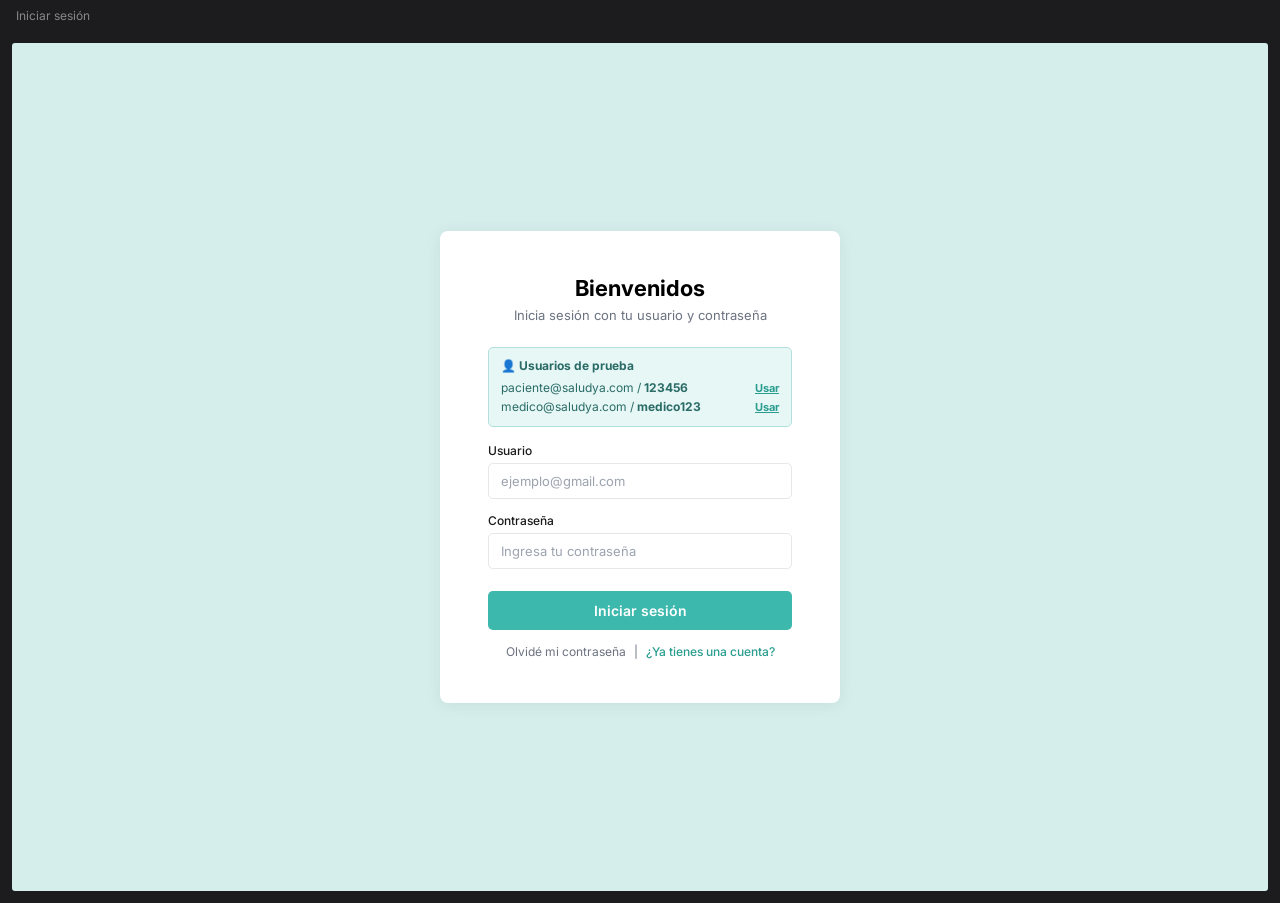
==== index.html @ 331a927f "Add files via upload" ====
<!DOCTYPE html>
<html lang="es">
<head>
<meta charset="UTF-8">
<meta name="viewport" content="width=device-width, initial-scale=1.0">
<title>SaludYa</title>
<link href="https://fonts.googleapis.com/css2?family=Inter:wght@300;400;500;600;700&display=swap" rel="stylesheet">
<link rel="stylesheet" href="styles.css">
</head>
<body>

<!-- ══════════════ LOGIN ══════════════ -->
<div id="page-login" class="page active">
  <div class="frame-label">Iniciar sesión</div>
  <div class="outer">
    <div class="inner">
      <div class="card">
        <h1>Bienvenidos</h1>
        <p class="sub">Inicia sesión con tu usuario y contraseña</p>

        <div class="hint">
          <strong>👤 Usuarios de prueba</strong>
          <div class="hint-row"><span>paciente@saludya.com / <b>123456</b></span><button class="fill-btn" onclick="fill('paciente@saludya.com','123456')">Usar</button></div>
          <div class="hint-row"><span>medico@saludya.com / <b>medico123</b></span><button class="fill-btn" onclick="fill('medico@saludya.com','medico123')">Usar</button></div>
        </div>

        <div id="login-err" class="err">Usuario o contraseña incorrectos.</div>

        <div class="fg"><label>Usuario</label><input type="text" id="inp-u" placeholder="ejemplo@gmail.com"></div>
        <div class="fg"><label>Contraseña</label><input type="password" id="inp-p" placeholder="Ingresa tu contraseña"></div>

        <button class="btn" onclick="doLogin()">Iniciar sesión</button>

        <div class="links">
          <a onclick="go('page-recuperar')">Olvidé mi contraseña</a>
          <span>|</span>
          <a class="teal" onclick="go('page-reg-paciente')">¿Ya tienes una cuenta?</a>
        </div>
      </div>
    </div>
  </div>
</div>

<!-- ══════════════ RECUPERAR CONTRASEÑA ══════════════ -->
<div id="page-recuperar" class="page">
  <div class="frame-label">Recuperar contraseña</div>
  <div class="outer">
    <div class="inner">
      <div class="card">
        <h1>Recuperar contraseña</h1>
        <p class="sub">Para restablecer su contraseña por favor ingrese su correo</p>
        <div class="fg"><label>Correo electrónico</label><input type="email" placeholder="ejemplo@gmail.com"></div>
        <button class="btn" onclick="toast('📧 Enlace enviado a tu correo')">Enviar enlace</button>
        <div class="links">
          <a>¿Ya tienes una cuenta?</a>
          <span>|</span>
          <a class="teal" onclick="go('page-login')">Iniciar sesión</a>
        </div>
      </div>
    </div>
  </div>
</div>

<!-- ══════════════ REGISTRO PACIENTE ══════════════ -->
<div id="page-reg-paciente" class="page">
  <div class="frame-label">Registro Paciente</div>
  <div class="outer">
    <div class="inner top">
      <div class="card wide">
        <h1 style="text-align:left;font-size:20px;margin-bottom:18px">Registro paciente</h1>

        <div class="sec-title" style="margin-top:0">Información general</div>
        <div class="grid2">
          <div class="fg"><label>Nombres y apellidos</label><input type="text" placeholder="Escriba sus nombres y apellidos"></div>
          <div class="fg"><label>Tipo de documento</label><input type="text" placeholder="Escriba su número de documento"></div>
          <div class="fg"><label>Nº de documento</label><input type="text" placeholder="Ingrese su número de documento"></div>
          <div class="fg"><label>Fecha de nacimiento</label><input type="text" placeholder="DD/MM/AAAA"></div>
        </div>

        <div class="sec-title">Datos de contacto</div>
        <div class="grid2">
          <div class="fg"><label>Teléfono de contacto</label><input type="text" placeholder="Ingrese su número de contacto"></div>
          <div class="fg"><label>Correo electrónico</label><input type="email" placeholder="ejemplo@gmail.com"></div>
        </div>

        <div class="sec-title">Datos de contacto familiar</div>
        <div class="grid2">
          <div class="fg"><label>Nombre y apellido de acudiente</label><input type="text" placeholder="Escriba nombre completo de su acudiente"></div>
          <div class="fg"><label>Teléfono de contacto</label><input type="text" placeholder="Ingrese el número de contacto de su acudiente"></div>
        </div>

        <div class="sec-title">Asignar contraseña</div>
        <div class="grid2">
          <div class="fg"><label>Contraseña</label><input type="password" placeholder="Ingrese una contraseña segura"></div>
          <div class="fg"><label>Confirme su contraseña</label><input type="password" placeholder="Confirme su contraseña"></div>
        </div>

        <button class="btn" onclick="go('page-login');toast('✅ Cuenta creada exitosamente')">Guardar información</button>
      </div>
    </div>
  </div>
</div>

<!-- ══════════════ DASHBOARD MIS CITAS ══════════════ -->
<div id="page-mis-citas" class="page">
  <div class="frame-label">Mis citas</div>
  <div class="app-outer">
    <div class="app-wrap">
      <aside class="sb">
        <div class="sb-user">
          <div class="sb-avatar"><svg viewBox="0 0 24 24" fill="currentColor"><path d="M12 12c2.7 0 4.8-2.1 4.8-4.8S14.7 2.4 12 2.4 7.2 4.5 7.2 7.2 9.3 12 12 12zm0 2.4c-3.2 0-9.6 1.6-9.6 4.8v2.4h19.2v-2.4c0-3.2-6.4-4.8-9.6-4.8z"/></svg></div>
          <span class="sb-name" id="pac-name">Fernando Alvarez Gomez</span>
        </div>
        <div class="sb-nav">
          <button class="nb" onclick="go('page-mis-citas')">Inicio</button>
          <button class="nb active">Mis citas</button>
          <button class="nb" onclick="go('page-historial')">Historial</button>
          <button class="nb" onclick="go('page-buscador')">Buscar médico</button>
        </div>
        <div class="sb-bottom"><button class="salir-btn" onclick="logout()">Salir</button></div>
      </aside>

      <main class="main">
        <div style="display:flex;align-items:center;justify-content:space-between;margin-bottom:18px">
          <h1>Mis citas</h1>
          <div class="search-inp" style="width:180px;font-size:12px;color:var(--light);padding:8px 10px 8px 30px;background-size:13px">Buscador de citas</div>
        </div>

        <div class="cita-card">
          <div class="cita-icon-wrap"><svg fill="none" stroke="currentColor" stroke-width="2" viewBox="0 0 24 24"><path stroke-linecap="round" stroke-linejoin="round" d="M4.318 6.318a4.5 4.5 0 000 6.364L12 20.364l7.682-7.682a4.5 4.5 0 00-6.364-6.364L12 7.636l-1.318-1.318a4.5 4.5 0 00-6.364 0z"/></svg></div>
          <div class="cita-body"><div class="cita-title">Próxima cita</div><div class="cita-detail">Médico: Dra Oliver Guzman<br>Fecha: 16/04/2026</div></div>
          <div class="cita-action"><a onclick="go('page-perfil-medico')">Ver detalles</a></div>
        </div>

        <div class="cita-card">
          <div class="cita-icon-wrap"><svg fill="none" stroke="currentColor" stroke-width="2" viewBox="0 0 24 24"><path stroke-linecap="round" stroke-linejoin="round" d="M4.318 6.318a4.5 4.5 0 000 6.364L12 20.364l7.682-7.682a4.5 4.5 0 00-6.364-6.364L12 7.636l-1.318-1.318a4.5 4.5 0 00-6.364 0z"/></svg></div>
          <div class="cita-body"><div class="cita-title">Próxima cita</div><div class="cita-detail">Médico: Dra Oliver Guzman<br>Fecha: 16/04/2026</div></div>
          <div class="cita-action"><a onclick="go('page-perfil-medico')">Ver detalles</a></div>
        </div>

        <div class="cita-card cancelled">
          <div class="cita-icon-wrap red"><svg fill="none" stroke="currentColor" stroke-width="2" viewBox="0 0 24 24"><path stroke-linecap="round" stroke-linejoin="round" d="M10 14H5.236a2 2 0 01-1.789-2.894l3.5-7A2 2 0 018.736 3h4.018a2 2 0 01.485.06l3.76.94m-7 10v5a2 2 0 002 2h.096c.5 0 .905-.405.905-.904 0-.715.211-1.413.608-2.008L17 13V4m-7 10h2m5-10h2a2 2 0 012 2v6a2 2 0 01-2 2h-2.5"/></svg></div>
          <div class="cita-body"><div class="cita-title">Cita cancelada</div><div class="cita-detail red">Señor(a) usuario lamentamos la cancelacion de su cita, proximamente nos estaremos comunicando para reagendar.</div></div>
          <div class="cita-action red"><a>Ver detalles</a></div>
        </div>

        <div class="cita-card">
          <div class="cita-icon-wrap"><svg fill="none" stroke="currentColor" stroke-width="2" viewBox="0 0 24 24"><path stroke-linecap="round" stroke-linejoin="round" d="M4.318 6.318a4.5 4.5 0 000 6.364L12 20.364l7.682-7.682a4.5 4.5 0 00-6.364-6.364L12 7.636l-1.318-1.318a4.5 4.5 0 00-6.364 0z"/></svg></div>
          <div class="cita-body"><div class="cita-title">Próxima cita</div><div class="cita-detail">Médico: Dra Oliver Guzman<br>Fecha: 16/04/2026</div></div>
          <div class="cita-action"><a onclick="go('page-perfil-medico')">Ver detalles</a></div>
        </div>

        <div class="center"><button class="btn inline" onclick="go('page-buscador')">Agendar nueva cita</button></div>
      </main>
    </div>
  </div>
</div>

<!-- ══════════════ HISTORIAL DE CITAS ══════════════ -->
<div id="page-historial" class="page">
  <div class="frame-label">Historial de citas</div>
  <div class="app-outer">
    <div class="app-wrap">
      <aside class="sb">
        <div class="sb-user">
          <div class="sb-avatar"><svg viewBox="0 0 24 24" fill="currentColor"><path d="M12 12c2.7 0 4.8-2.1 4.8-4.8S14.7 2.4 12 2.4 7.2 4.5 7.2 7.2 9.3 12 12 12zm0 2.4c-3.2 0-9.6 1.6-9.6 4.8v2.4h19.2v-2.4c0-3.2-6.4-4.8-9.6-4.8z"/></svg></div>
          <span class="sb-name">Fernando Alvarez Gomez</span>
        </div>
        <div class="sb-nav">
          <button class="nb" onclick="go('page-mis-citas')">Inicio</button>
          <button class="nb" onclick="go('page-mis-citas')">Mis citas</button>
          <button class="nb active">Historial</button>
          <button class="nb" onclick="go('page-buscador')">Buscar médico</button>
        </div>
        <div class="sb-bottom"><button class="salir-btn" onclick="logout()">Salir</button></div>
      </aside>

      <main class="main">
        <div style="display:flex;align-items:center;justify-content:space-between;margin-bottom:18px">
          <h1>Historial de citas</h1>
          <div style="display:flex;gap:8px">
            <div class="search-inp" style="width:160px;font-size:12px;color:var(--light);padding:8px 10px 8px 30px;background-size:13px">Buscador de citas</div>
            <button class="filter-btn">⊟ Filtro</button>
          </div>
        </div>

        <div class="cita-card">
          <div class="cita-icon-wrap"><svg fill="none" stroke="currentColor" stroke-width="2" viewBox="0 0 24 24"><path stroke-linecap="round" stroke-linejoin="round" d="M4.318 6.318a4.5 4.5 0 000 6.364L12 20.364l7.682-7.682a4.5 4.5 0 00-6.364-6.364L12 7.636l-1.318-1.318a4.5 4.5 0 00-6.364 0z"/></svg></div>
          <div class="cita-body"><div class="cita-title">Cita finalizada</div><div class="cita-detail">Médico: Dra Oliver Guzman<br>Fecha: 16/04/2026</div></div>
          <div class="cita-action"><a>Ver historial</a></div>
        </div>

        <div class="cita-card">
          <div class="cita-icon-wrap"><svg fill="none" stroke="currentColor" stroke-width="2" viewBox="0 0 24 24"><path stroke-linecap="round" stroke-linejoin="round" d="M4.318 6.318a4.5 4.5 0 000 6.364L12 20.364l7.682-7.682a4.5 4.5 0 00-6.364-6.364L12 7.636l-1.318-1.318a4.5 4.5 0 00-6.364 0z"/></svg></div>
          <div class="cita-body"><div class="cita-title">Cita finalizada</div><div class="cita-detail">Médico: Dra Oliver Guzman<br>Fecha: 16/04/2026</div></div>
          <div class="cita-action"><a>Ver historial</a></div>
        </div>

        <div class="cita-card cancelled">
          <div class="cita-icon-wrap red"><svg fill="none" stroke="currentColor" stroke-width="2" viewBox="0 0 24 24"><path stroke-linecap="round" stroke-linejoin="round" d="M10 14H5.236a2 2 0 01-1.789-2.894l3.5-7A2 2 0 018.736 3h4.018a2 2 0 01.485.06l3.76.94m-7 10v5a2 2 0 002 2h.096c.5 0 .905-.405.905-.904 0-.715.211-1.413.608-2.008L17 13V4m-7 10h2m5-10h2a2 2 0 012 2v6a2 2 0 01-2 2h-2.5"/></svg></div>
          <div class="cita-body"><div class="cita-title">Cita cancelada</div><div class="cita-detail red">Señor(a) usuario lamentamos la cancelacion de su cita, proximamente nos estaremos comunicando para reagendar.</div></div>
          <div class="cita-action red"><a>Reprogramar</a></div>
        </div>

        <div class="cita-card">
          <div class="cita-icon-wrap"><svg fill="none" stroke="currentColor" stroke-width="2" viewBox="0 0 24 24"><path stroke-linecap="round" stroke-linejoin="round" d="M4.318 6.318a4.5 4.5 0 000 6.364L12 20.364l7.682-7.682a4.5 4.5 0 00-6.364-6.364L12 7.636l-1.318-1.318a4.5 4.5 0 00-6.364 0z"/></svg></div>
          <div class="cita-body"><div class="cita-title">Cita finalizada</div><div class="cita-detail">Médico: Dra Oliver Guzman<br>Fecha: 16/04/2026</div></div>
          <div class="cita-action"><a>Ver historial</a></div>
        </div>

        <div class="center"><button class="btn inline">Ver resumen</button></div>
      </main>
    </div>
  </div>
</div>

<!-- ══════════════ BUSCADOR DE MÉDICOS ══════════════ -->
<div id="page-buscador" class="page">
  <div class="frame-label">Perfil médico</div>
  <div class="app-outer">
    <div class="app-wrap">
      <aside class="sb">
        <div class="sb-user">
          <div class="sb-avatar"><svg viewBox="0 0 24 24" fill="currentColor"><path d="M12 12c2.7 0 4.8-2.1 4.8-4.8S14.7 2.4 12 2.4 7.2 4.5 7.2 7.2 9.3 12 12 12zm0 2.4c-3.2 0-9.6 1.6-9.6 4.8v2.4h19.2v-2.4c0-3.2-6.4-4.8-9.6-4.8z"/></svg></div>
          <span class="sb-name">Fernando Alvarez Gomez</span>
        </div>
        <div class="sb-nav">
          <button class="nb" onclick="go('page-mis-citas')">Inicio</button>
          <button class="nb" onclick="go('page-mis-citas')">Mis citas</button>
          <button class="nb" onclick="go('page-historial')">Historial</button>
          <button class="nb active">Buscar médico</button>
        </div>
        <div class="sb-bottom"><button class="salir-btn" onclick="logout()">Salir</button></div>
      </aside>

      <main class="main">
        <h1>Buscador de médicos</h1>
        <p class="main-sub">Filtre según su necesidad</p>

        <input class="search-inp" style="width:100%;margin-bottom:10px" placeholder="Filtrar búsqueda de médico">

        <div class="filter-tags">
          <span class="filter-tag active">Por disponibilidad</span>
          <span class="filter-tag">Por sede</span>
          <span class="filter-tag">Por especialidad</span>
        </div>

        <div class="doc-card">
          <div class="doc-icon"><svg fill="none" stroke="currentColor" stroke-width="2" viewBox="0 0 24 24"><path stroke-linecap="round" stroke-linejoin="round" d="M4.318 6.318a4.5 4.5 0 000 6.364L12 20.364l7.682-7.682a4.5 4.5 0 00-6.364-6.364L12 7.636l-1.318-1.318a4.5 4.5 0 00-6.364 0z"/></svg></div>
          <div class="doc-info">
            <div class="doc-name">Dra Alba Guzmán</div>
            <div class="doc-esp">Especialidad: Cardiología</div>
            <div class="doc-date">Fecha: 16/04/2026</div>
          </div>
          <a style="font-size:12px;color:var(--teal-dark);font-weight:500;cursor:pointer;text-decoration:none" onclick="go('page-perfil-medico')">Ver perfil</a>
        </div>
      </main>
    </div>
  </div>
</div>

<!-- ══════════════ PERFIL MÉDICO ══════════════ -->
<div id="page-perfil-medico" class="page">
  <div class="frame-label">Perfil médico</div>
  <div class="app-outer">
    <div class="app-wrap">
      <aside class="sb">
        <div class="sb-user">
          <div class="sb-avatar"><svg viewBox="0 0 24 24" fill="currentColor"><path d="M12 12c2.7 0 4.8-2.1 4.8-4.8S14.7 2.4 12 2.4 7.2 4.5 7.2 7.2 9.3 12 12 12zm0 2.4c-3.2 0-9.6 1.6-9.6 4.8v2.4h19.2v-2.4c0-3.2-6.4-4.8-9.6-4.8z"/></svg></div>
          <span class="sb-name">Fernando Alvarez Gomez</span>
        </div>
        <div class="sb-nav">
          <button class="nb" onclick="go('page-mis-citas')">Inicio</button>
          <button class="nb" onclick="go('page-mis-citas')">Mis citas</button>
          <button class="nb" onclick="go('page-historial')">Historial</button>
          <button class="nb active">Buscar médico</button>
        </div>
        <div class="sb-bottom"><button class="salir-btn" onclick="logout()">Salir</button></div>
      </aside>

      <main class="main">
        <input class="search-inp" style="width:220px;float:right;margin-bottom:16px;font-size:12px" placeholder="Filtrar búsqueda de médico">
        <div style="clear:both"></div>

        <div class="perfil-layout">
          <div class="perfil-info">
            <h2>Dr. Camilo Gomez</h2>
            <div class="cargo">Cardiólogo</div>

            <div class="perfil-sec">
              <h3>Información general</h3>
              <p>Especialista en cardiología enfocado en la prevención, diagnóstico y tratamiento de enfermedades cardiovasculares. Brinda atención clara y cercana, con un enfoque integral para el cuidado del corazón.</p>
            </div>

            <div class="perfil-sec">
              <h3>Educación</h3>
              <ul>
                <li>Médico Cirujano</li>
                <li>Especialización en Cardiología</li>
                <li>Formación en diagnóstico cardiovascular no invasivo</li>
                <li>Actualización constante en riesgo cardiovascular e hipertensión</li>
              </ul>
            </div>

            <div class="perfil-sec">
              <h3>Consultorios</h3>
              <ul>
                <li>Clínica CardioSalud – Bogotá, Colombia</li>
                <li>Centro Médico Andino – Bogotá, Colombia</li>
                <li>Torre Médica Santa Fe – Bogotá, Colombia</li>
              </ul>
            </div>
          </div>

          <div class="agenda-panel">
            <h3>Agenda disponible</h3>
            <div class="slot-row" onclick="toast('✅ Cita agendada: L-V 8:00 AM')">L - V HRS</div>
            <div class="slot-row" onclick="toast('✅ Cita agendada: L-V 10:00 AM')">L - V HRS</div>
            <div class="slot-row" onclick="toast('✅ Cita agendada: L-V 2:00 PM')">L - V HRS</div>
            <div class="slot-row" onclick="toast('✅ Cita agendada: L-V 4:00 PM')">L - V HRS</div>
            <div style="margin-top:10px"><button class="btn" onclick="toast('✅ Cita agendada con Dr. Camilo Gomez');go('page-mis-citas')">Agendar</button></div>
          </div>
        </div>
      </main>
    </div>
  </div>
</div>

<!-- ══════════════ REGISTRO MÉDICO ══════════════ -->
<div id="page-reg-medico" class="page">
  <div class="frame-label">Registro Médico</div>
  <div class="outer">
    <div class="inner top">
      <div class="card wide">
        <h1 style="text-align:left;font-size:20px;margin-bottom:18px">Registro médico</h1>

        <div class="sec-title" style="margin-top:0">Información general</div>
        <div class="grid2">
          <div class="fg"><label>Nombres y apellidos</label><input type="text" placeholder="Escriba sus nombres y apellidos"></div>
          <div class="fg"><label>Tipo de documento</label><input type="text" placeholder="Escriba su número de documento"></div>
          <div class="fg"><label>Nº de documento</label><input type="text" placeholder="Ingrese su número de documento"></div>
          <div class="fg"><label>Fecha de nacimiento</label><input type="text" placeholder="DD/MM/AAAA"></div>
        </div>

        <div class="sec-title">Datos de contacto</div>
        <div class="grid2">
          <div class="fg"><label>Teléfono de contacto</label><input type="text" placeholder="Ingrese su número de contacto"></div>
          <div class="fg"><label>Correo electrónico</label><input type="email" placeholder="ejemplo@gmail.com"></div>
        </div>

        <div class="sec-title">Datos del profesional</div>
        <div class="grid2">
          <div class="fg"><label>Especialidad</label>
            <select><option value="">Seleccione su especialidad</option><option>Cardiología</option><option>Pediatría</option><option>Dermatología</option><option>Medicina general</option><option>Neurología</option><option>Ortopedia</option></select>
          </div>
          <div class="fg"><label>Tarjeta profesional</label><input type="text" placeholder="Ingrese su número de tarjeta profesional"></div>
        </div>

        <div class="sec-title">Asignar contraseña</div>
        <div class="grid2">
          <div class="fg"><label>Contraseña</label><input type="password" placeholder="Ingrese una contraseña segura"></div>
          <div class="fg"><label>Confirme su contraseña</label><input type="password" placeholder="Confirme su contraseña"></div>
        </div>

        <button class="btn" onclick="go('page-agenda-medico');toast('✅ Cuenta médico creada')">Guardar información</button>
      </div>
    </div>
  </div>
</div>

<!-- ══════════════ AGENDA MÉDICA ══════════════ -->
<div id="page-agenda-medico" class="page">
  <div class="frame-label">Agenda médica</div>
  <div class="app-outer">
    <div class="app-wrap">
      <aside class="sb">
        <div class="sb-user">
          <div class="sb-avatar" style="background:#3a7a8a"><svg viewBox="0 0 24 24" fill="currentColor"><path d="M12 12c2.7 0 4.8-2.1 4.8-4.8S14.7 2.4 12 2.4 7.2 4.5 7.2 7.2 9.3 12 12 12zm0 2.4c-3.2 0-9.6 1.6-9.6 4.8v2.4h19.2v-2.4c0-3.2-6.4-4.8-9.6-4.8z"/></svg></div>
          <span class="sb-name">Dr. Oliver Guzman</span>
        </div>
        <div class="sb-nav">
          <button class="nb" onclick="go('page-agenda-medico')">Inicio</button>
          <button class="nb active">Agenda médica</button>
          <button class="nb">Historial</button>
          <button class="nb">Agendamiento</button>
        </div>
        <div class="sb-bottom"><button class="salir-btn" onclick="logout()">Salir</button></div>
      </aside>

      <main class="main">
        <div style="display:flex;align-items:center;justify-content:space-between;margin-bottom:6px">
          <h1>Agenda médica</h1>
          <div class="search-inp" style="width:160px;font-size:12px;color:var(--light);padding:8px 10px 8px 30px;background-size:13px">Filtro por fecha</div>
        </div>
        <div class="date-header">Agenda 22 de agosto 2026</div>

        <div class="agenda-item">
          <div class="cita-icon-wrap"><svg fill="none" stroke="currentColor" stroke-width="2" viewBox="0 0 24 24"><path stroke-linecap="round" stroke-linejoin="round" d="M4.318 6.318a4.5 4.5 0 000 6.364L12 20.364l7.682-7.682a4.5 4.5 0 00-6.364-6.364L12 7.636l-1.318-1.318a4.5 4.5 0 00-6.364 0z"/></svg></div>
          <div class="agenda-info">
            <div class="agenda-time">08:00 AM | 22/08/2026</div>
            <div class="agenda-det">Paciente: Daniel Gúzman<br>Cita de: Control general</div>
          </div>
          <div class="agenda-actions">
            <button class="btn sm" onclick="toast('✅ Cita confirmada')">Confirmar</button>
            <button class="btn outline-sm" onclick="toast('Cita cancelada')">Cancelar</button>
          </div>
        </div>

        <div class="agenda-item">
          <div class="cita-icon-wrap"><svg fill="none" stroke="currentColor" stroke-width="2" viewBox="0 0 24 24"><path stroke-linecap="round" stroke-linejoin="round" d="M4.318 6.318a4.5 4.5 0 000 6.364L12 20.364l7.682-7.682a4.5 4.5 0 00-6.364-6.364L12 7.636l-1.318-1.318a4.5 4.5 0 00-6.364 0z"/></svg></div>
          <div class="agenda-info">
            <div class="agenda-time">10:00 AM | 22/08/2026</div>
            <div class="agenda-det">Paciente: Santiago Perez<br>Cita de: Pediatría - Seguimiento</div>
          </div>
          <div class="agenda-actions">
            <button class="btn sm" onclick="toast('✅ Cita confirmada')">Confirmar</button>
            <button class="btn outline-sm" onclick="toast('Cita cancelada')">Cancelar</button>
          </div>
        </div>

        <div class="agenda-item cancelled">
          <div class="cita-icon-wrap red"><svg fill="none" stroke="currentColor" stroke-width="2" viewBox="0 0 24 24"><path stroke-linecap="round" stroke-linejoin="round" d="M10 14H5.236a2 2 0 01-1.789-2.894l3.5-7A2 2 0 018.736 3h4.018a2 2 0 01.485.06l3.76.94m-7 10v5a2 2 0 002 2h.096c.5 0 .905-.405.905-.904 0-.715.211-1.413.608-2.008L17 13V4m-7 10h2m5-10h2a2 2 0 012 2v6a2 2 0 01-2 2h-2.5"/></svg></div>
          <div class="agenda-info">
            <div class="agenda-time" style="color:var(--red)">Cita cancelada</div>
            <div class="agenda-det red" style="color:var(--red)">Señor(a) usuario lamentamos la cancelacion de su cita, proximamente nos estaremos comunicando para reagendar.</div>
          </div>
          <div class="agenda-actions"><a style="font-size:12px;color:var(--teal-dark);font-weight:500;cursor:pointer">Ver detalles</a></div>
        </div>

        <div class="agenda-item">
          <div class="cita-icon-wrap"><svg fill="none" stroke="currentColor" stroke-width="2" viewBox="0 0 24 24"><path stroke-linecap="round" stroke-linejoin="round" d="M4.318 6.318a4.5 4.5 0 000 6.364L12 20.364l7.682-7.682a4.5 4.5 0 00-6.364-6.364L12 7.636l-1.318-1.318a4.5 4.5 0 00-6.364 0z"/></svg></div>
          <div class="agenda-info">
            <div class="agenda-time">14:00 PM | 22/08/2026</div>
            <div class="agenda-det">Paciente: Camila Oviedo<br>Cita de: Control general</div>
          </div>
          <div class="agenda-actions">
            <button class="btn sm" onclick="toast('✅ Cita confirmada')">Confirmar</button>
            <button class="btn outline-sm" onclick="toast('Cita cancelada')">Cancelar</button>
          </div>
        </div>
      </main>
    </div>
  </div>
</div>

<div class="toast" id="t"></div>

<script>
  const USERS = {
    'paciente@saludya.com': { pass:'123456',    page:'page-mis-citas',    name:'Fernando Alvarez Gomez' },
    'medico@saludya.com':   { pass:'medico123', page:'page-agenda-medico', name:'Dr. Oliver Guzman' }
  };

  function go(id) {
    document.querySelectorAll('.page').forEach(p => p.classList.remove('active'));
    document.getElementById(id).classList.add('active');
    window.scrollTo(0,0);
  }

  function fill(u,p) {
    document.getElementById('inp-u').value = u;
    document.getElementById('inp-p').value = p;
    document.getElementById('login-err').classList.remove('show');
  }

  function doLogin() {
    const u = document.getElementById('inp-u').value.trim();
    const p = document.getElementById('inp-p').value.trim();
    const err = document.getElementById('login-err');
    if (USERS[u] && USERS[u].pass === p) {
      const el = document.getElementById('pac-name');
      if (el) el.textContent = USERS[u].name;
      err.classList.remove('show');
      go(USERS[u].page);
      toast('✅ Bienvenido, ' + USERS[u].name.split(' ')[0]);
    } else {
      err.classList.add('show');
    }
  }

  function logout() {
    document.getElementById('inp-u').value = '';
    document.getElementById('inp-p').value = '';
    go('page-login');
    toast('👋 Sesión cerrada');
  }

  let tt;
  function toast(msg) {
    const el = document.getElementById('t');
    el.textContent = msg; el.classList.add('show');
    clearTimeout(tt);
    tt = setTimeout(() => el.classList.remove('show'), 2800);
  }

  document.addEventListener('keydown', e => {
    if (e.key === 'Enter' && document.getElementById('page-login').classList.contains('active')) doLogin();
  });
</script>
</body>
</html>
---- styles.css ----
*, *::before, *::after { box-sizing: border-box; margin: 0; padding: 0; }

:root {
  --teal: #3db8ad;
  --teal-dark: #2a9d8f;
  --teal-sidebar: #2d6b64;
  --teal-sidebar-dark: #1e4f4a;
  --teal-bg: #e0f5f3;
  --page-bg: #d5eeec;
  --white: #fff;
  --text: #1a1a1a;
  --gray: #6b7280;
  --light: #9ca3af;
  --border: #e5e7eb;
  --red-bg: #fde8e8;
  --red: #dc2626;
  --dark: #1c1c1e;
}

body { font-family: 'Inter', sans-serif; background: var(--dark); min-height: 100vh; }

/* PAGE SYSTEM */
.page { display: none; }
.page.active { display: block; }

/* TOP LABEL */
.frame-label { background: var(--dark); color: #888; font-size: 12px; padding: 8px 16px; }

/* OUTER / INNER */
.outer { background: var(--dark); padding: 12px; min-height: calc(100vh - 28px); }
.inner {
  background: var(--page-bg); border-radius: 3px;
  min-height: calc(100vh - 52px);
  display: flex; align-items: center; justify-content: center; padding: 48px 24px;
}
.inner.top { align-items: flex-start; padding-top: 36px; }

/* WHITE CARD */
.card {
  background: var(--white); border-radius: 8px; padding: 44px 48px;
  width: 100%; max-width: 400px; box-shadow: 0 2px 16px rgba(0,0,0,0.07);
}
.card.wide { max-width: 580px; }

.card h1 { font-size: 22px; font-weight: 700; text-align: center; margin-bottom: 6px; }
.card .sub { font-size: 13px; color: var(--gray); text-align: center; margin-bottom: 24px; }

/* FORM */
.fg { margin-bottom: 14px; }
.fg label { display: block; font-size: 12px; font-weight: 500; color: var(--text); margin-bottom: 5px; }
.fg input, .fg select {
  width: 100%; padding: 9px 12px;
  border: 1px solid var(--border); border-radius: 5px;
  font-family: 'Inter', sans-serif; font-size: 13px; color: var(--text);
  background: var(--white); outline: none; transition: border-color 0.2s; appearance: none;
}
.fg input:focus, .fg select:focus { border-color: var(--teal); }
.fg input::placeholder, .fg select::placeholder { color: var(--light); }

.grid2 { display: grid; grid-template-columns: 1fr 1fr; gap: 12px; }

.sec-title {
  font-size: 14px; font-weight: 600; color: var(--text);
  margin: 18px 0 12px; padding-bottom: 6px; border-bottom: 1px solid var(--border);
}

/* BUTTONS */
.btn {
  display: block; width: 100%; padding: 11px;
  background: var(--teal); color: var(--white); border: none; border-radius: 5px;
  font-family: 'Inter', sans-serif; font-size: 14px; font-weight: 600;
  cursor: pointer; text-align: center; margin-top: 22px; transition: background 0.2s;
}
.btn:hover { background: var(--teal-dark); }
.btn.inline { width: auto; padding: 9px 22px; margin: 0; font-size: 13px; }
.btn.sm { padding: 7px 14px; font-size: 12px; margin-top: 0; }
.btn.outline-sm {
  background: none; border: 1.5px solid var(--teal); color: var(--teal-dark);
  padding: 7px 14px; font-size: 12px; margin-top: 0; width: auto;
}
.btn.outline-sm:hover { background: var(--teal); color: var(--white); }

.links { display: flex; justify-content: center; gap: 8px; margin-top: 14px; font-size: 12px; color: var(--gray); }
.links a { color: var(--gray); cursor: pointer; text-decoration: none; }
.links a:hover { color: var(--teal-dark); text-decoration: underline; }
.links a.teal { color: var(--teal-dark); font-weight: 500; }

/* ERROR */
.err { background: #fee2e2; color: var(--red); border-radius: 5px; padding: 9px 12px; font-size: 12px; margin-bottom: 12px; display: none; }
.err.show { display: block; }

/* HINT */
.hint { background: #e6f7f6; border: 1px solid #b2e0dc; border-radius: 5px; padding: 10px 12px; font-size: 12px; color: #2a6b66; margin-bottom: 16px; }
.hint strong { display: block; margin-bottom: 5px; font-size: 12px; }
.hint-row { display: flex; justify-content: space-between; align-items: center; padding: 2px 0; }
.fill-btn { background: none; border: none; color: var(--teal-dark); font-size: 11px; font-weight: 700; cursor: pointer; text-decoration: underline; font-family: 'Inter', sans-serif; }

/* ===== APP LAYOUT (sidebar + main) ===== */
.app-outer { background: var(--dark); padding: 12px; min-height: calc(100vh - 28px); }
.app-wrap { display: flex; background: var(--page-bg); border-radius: 3px; min-height: calc(100vh - 52px); overflow: hidden; }

/* SIDEBAR */
.sb {
  width: 148px; background: var(--teal-sidebar); flex-shrink: 0;
  display: flex; flex-direction: column; padding: 24px 0 16px;
}

.sb-user { display: flex; flex-direction: column; align-items: center; padding: 0 12px 20px; gap: 8px; }

.sb-avatar {
  width: 64px; height: 64px; border-radius: 50%;
  background: #4a8a84; border: 2px solid rgba(255,255,255,0.2);
  display: flex; align-items: center; justify-content: center; overflow: hidden;
}
.sb-avatar svg { width: 42px; height: 42px; color: #a8d4d0; }
.sb-name { font-size: 11px; color: #c8e8e5; text-align: center; line-height: 1.4; font-weight: 500; }

.sb-nav { flex: 1; display: flex; flex-direction: column; gap: 2px; padding: 0 8px; }
.nb {
  display: block; width: 100%; padding: 10px 14px;
  background: none; border: none; border-radius: 4px;
  font-family: 'Inter', sans-serif; font-size: 13px; font-weight: 500;
  color: #a8d4d0; text-align: left; cursor: pointer; transition: all 0.15s;
}
.nb:hover { background: rgba(255,255,255,0.1); color: #fff; }
.nb.active { background: var(--white); color: var(--teal-sidebar-dark); font-weight: 600; }

.sb-bottom { padding: 12px 8px 0; margin-top: auto; }
.salir-btn {
  display: block; width: 100%; padding: 9px 14px;
  background: rgba(255,255,255,0.08); border: 1px solid rgba(255,255,255,0.2);
  border-radius: 4px; font-family: 'Inter', sans-serif; font-size: 13px;
  color: #a8d4d0; text-align: center; cursor: pointer; transition: all 0.15s;
}
.salir-btn:hover { background: #c0392b; border-color: #c0392b; color: #fff; }

/* MAIN CONTENT */
.main { flex: 1; padding: 28px 32px; background: var(--page-bg); overflow-y: auto; }
.main h1 { font-size: 22px; font-weight: 700; color: var(--text); margin-bottom: 6px; }
.main .main-sub { font-size: 13px; color: var(--gray); margin-bottom: 20px; }

/* SEARCH BAR */
.search-row { display: flex; gap: 8px; margin-bottom: 18px; }
.search-inp {
  flex: 1; padding: 9px 12px 9px 32px; border: 1px solid var(--border);
  border-radius: 5px; font-family: 'Inter', sans-serif; font-size: 13px;
  color: var(--text); background: var(--white); outline: none;
  background-image: url("data:image/svg+xml,%3Csvg xmlns='http://www.w3.org/2000/svg' fill='none' stroke='%239ca3af' stroke-width='2' viewBox='0 0 24 24'%3E%3Ccircle cx='11' cy='11' r='8'/%3E%3Cpath stroke-linecap='round' d='M21 21l-4.35-4.35'/%3E%3C/svg%3E");
  background-repeat: no-repeat; background-position: 10px center; background-size: 14px;
}
.filter-btn {
  padding: 9px 14px; background: var(--white); border: 1px solid var(--border);
  border-radius: 5px; font-family: 'Inter', sans-serif; font-size: 12px;
  color: var(--gray); cursor: pointer; display: flex; align-items: center; gap: 5px;
}
.filter-tag {
  padding: 6px 12px; background: var(--white); border: 1px solid var(--border);
  border-radius: 20px; font-size: 12px; color: var(--gray); cursor: pointer;
  transition: all 0.15s;
}
.filter-tag:hover, .filter-tag.active { background: var(--teal); color: var(--white); border-color: var(--teal); }
.filter-tags { display: flex; gap: 6px; margin-bottom: 16px; }

/* CITA CARDS */
.cita-card {
  background: var(--white); border-radius: 8px; padding: 14px 18px;
  display: flex; align-items: flex-start; gap: 14px;
  margin-bottom: 10px; border: 1px solid rgba(0,0,0,0.04);
}
.cita-card.cancelled { background: var(--red-bg); }

.cita-icon-wrap {
  width: 38px; height: 38px; border-radius: 50%;
  background: var(--teal-bg); display: flex; align-items: center; justify-content: center; flex-shrink: 0;
}
.cita-icon-wrap.red { background: #fca5a5; }
.cita-icon-wrap svg { width: 18px; height: 18px; color: var(--teal-dark); }
.cita-icon-wrap.red svg { color: var(--red); }

.cita-body { flex: 1; min-width: 0; }
.cita-title { font-size: 13px; font-weight: 600; color: var(--text); margin-bottom: 3px; }
.cita-detail { font-size: 12px; color: var(--gray); line-height: 1.5; }
.cita-detail.red { color: var(--red); }

.cita-action a {
  font-size: 12px; color: var(--teal-dark); font-weight: 500; cursor: pointer;
  text-decoration: none; white-space: nowrap;
}
.cita-action a:hover { text-decoration: underline; }
.cita-action.red a { color: var(--red); }

/* DOCTOR CARD */
.doc-card {
  background: var(--white); border-radius: 8px; padding: 14px 18px;
  display: flex; align-items: center; gap: 14px; margin-bottom: 10px;
  border: 1px solid rgba(0,0,0,0.04);
}
.doc-icon { width: 38px; height: 38px; border-radius: 50%; background: var(--teal-bg); display: flex; align-items: center; justify-content: center; flex-shrink: 0; }
.doc-icon svg { width: 20px; height: 20px; color: var(--teal-dark); }
.doc-info { flex: 1; }
.doc-name { font-size: 14px; font-weight: 700; color: var(--text); margin-bottom: 2px; }
.doc-esp { font-size: 12px; color: var(--gray); }
.doc-date { font-size: 12px; color: var(--gray); }

/* AGENDA ITEM */
.agenda-item {
  background: var(--white); border-radius: 8px; padding: 14px 18px;
  display: flex; align-items: flex-start; gap: 14px; margin-bottom: 10px;
  border: 1px solid rgba(0,0,0,0.04);
}
.agenda-item.cancelled { background: var(--red-bg); }
.agenda-info { flex: 1; }
.agenda-time { font-size: 13px; font-weight: 700; color: var(--text); margin-bottom: 3px; }
.agenda-det { font-size: 12px; color: var(--gray); line-height: 1.5; }
.agenda-actions { display: flex; flex-direction: column; gap: 6px; align-items: flex-end; }

/* PERFIL MEDICO */
.perfil-layout { display: flex; gap: 24px; }
.perfil-info { flex: 1; }
.perfil-info h2 { font-size: 20px; font-weight: 700; color: var(--text); margin-bottom: 2px; }
.perfil-info .cargo { font-size: 14px; color: var(--gray); margin-bottom: 18px; }
.perfil-sec { margin-bottom: 16px; }
.perfil-sec h3 { font-size: 13px; font-weight: 600; color: var(--text); margin-bottom: 6px; }
.perfil-sec p, .perfil-sec li { font-size: 12px; color: var(--gray); line-height: 1.6; }
.perfil-sec ul { padding-left: 16px; }

.agenda-panel { width: 200px; flex-shrink: 0; }
.agenda-panel h3 { font-size: 13px; font-weight: 600; color: var(--text); margin-bottom: 10px; }
.slot-row {
  background: var(--teal-bg); border-radius: 5px; padding: 9px 12px;
  font-size: 12px; color: var(--teal-dark); font-weight: 500; margin-bottom: 6px; text-align: center; cursor: pointer;
}
.slot-row:hover { background: var(--teal); color: var(--white); }

/* CENTER BTN ROW */
.center { display: flex; justify-content: center; margin-top: 18px; }

/* DATE HEADER */
.date-header { font-size: 13px; color: var(--gray); margin-bottom: 16px; font-weight: 500; }

/* TOAST */
.toast {
  position: fixed; bottom: 20px; right: 20px; z-index: 9999;
  background: #1e3a38; color: #fff; padding: 11px 18px;
  border-radius: 7px; font-size: 13px; font-weight: 500;
  box-shadow: 0 4px 16px rgba(0,0,0,0.25);
  transform: translateY(50px); opacity: 0; transition: all 0.25s ease;
}
.toast.show { transform: translateY(0); opacity: 1; }
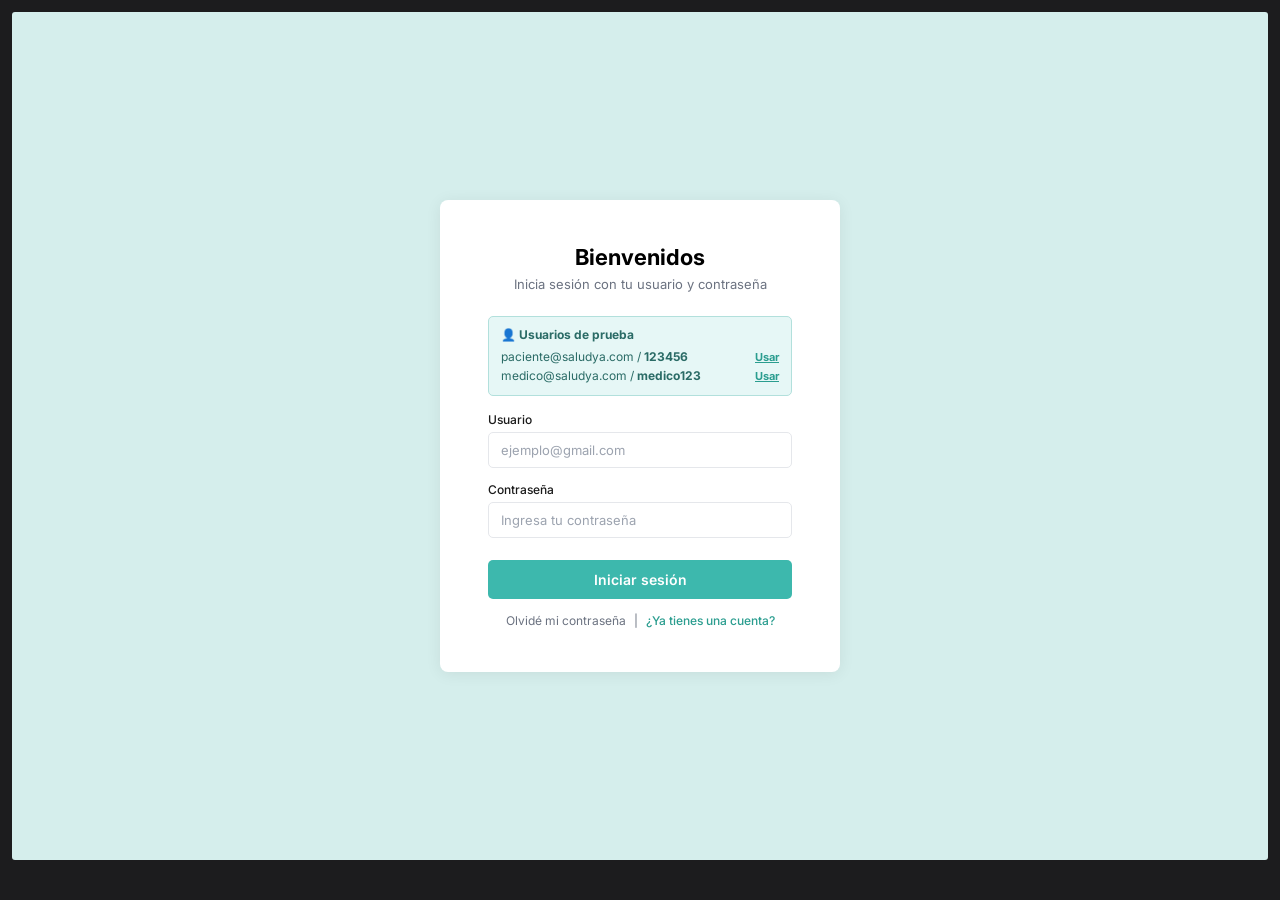
==== commit ac4bf862: "Update index.html" ====
--- a/index.html
+++ b/index.html
@@ -11,7 +11,6 @@
 
 <!-- ══════════════ LOGIN ══════════════ -->
 <div id="page-login" class="page active">
-  <div class="frame-label">Iniciar sesión</div>
   <div class="outer">
     <div class="inner">
       <div class="card">
@@ -43,7 +42,6 @@
 
 <!-- ══════════════ RECUPERAR CONTRASEÑA ══════════════ -->
 <div id="page-recuperar" class="page">
-  <div class="frame-label">Recuperar contraseña</div>
   <div class="outer">
     <div class="inner">
       <div class="card">
@@ -63,7 +61,6 @@
 
 <!-- ══════════════ REGISTRO PACIENTE ══════════════ -->
 <div id="page-reg-paciente" class="page">
-  <div class="frame-label">Registro Paciente</div>
   <div class="outer">
     <div class="inner top">
       <div class="card wide">
@@ -96,6 +93,9 @@
         </div>
 
         <button class="btn" onclick="go('page-login');toast('✅ Cuenta creada exitosamente')">Guardar información</button>
+        <div class="links" style="margin-top:14px">
+          <a onclick="go('page-login')">← Volver al inicio de sesión</a>
+        </div>
       </div>
     </div>
   </div>
@@ -103,7 +103,6 @@
 
 <!-- ══════════════ DASHBOARD MIS CITAS ══════════════ -->
 <div id="page-mis-citas" class="page">
-  <div class="frame-label">Mis citas</div>
   <div class="app-outer">
     <div class="app-wrap">
       <aside class="sb">
@@ -158,7 +157,6 @@
 
 <!-- ══════════════ HISTORIAL DE CITAS ══════════════ -->
 <div id="page-historial" class="page">
-  <div class="frame-label">Historial de citas</div>
   <div class="app-outer">
     <div class="app-wrap">
       <aside class="sb">
@@ -216,7 +214,6 @@
 
 <!-- ══════════════ BUSCADOR DE MÉDICOS ══════════════ -->
 <div id="page-buscador" class="page">
-  <div class="frame-label">Perfil médico</div>
   <div class="app-outer">
     <div class="app-wrap">
       <aside class="sb">
@@ -261,7 +258,6 @@
 
 <!-- ══════════════ PERFIL MÉDICO ══════════════ -->
 <div id="page-perfil-medico" class="page">
-  <div class="frame-label">Perfil médico</div>
   <div class="app-outer">
     <div class="app-wrap">
       <aside class="sb">
@@ -328,7 +324,6 @@
 
 <!-- ══════════════ REGISTRO MÉDICO ══════════════ -->
 <div id="page-reg-medico" class="page">
-  <div class="frame-label">Registro Médico</div>
   <div class="outer">
     <div class="inner top">
       <div class="card wide">
@@ -363,6 +358,9 @@
         </div>
 
         <button class="btn" onclick="go('page-agenda-medico');toast('✅ Cuenta médico creada')">Guardar información</button>
+        <div class="links" style="margin-top:14px">
+          <a onclick="go('page-login')">← Volver al inicio de sesión</a>
+        </div>
       </div>
     </div>
   </div>
@@ -370,7 +368,6 @@
 
 <!-- ══════════════ AGENDA MÉDICA ══════════════ -->
 <div id="page-agenda-medico" class="page">
-  <div class="frame-label">Agenda médica</div>
   <div class="app-outer">
     <div class="app-wrap">
       <aside class="sb">
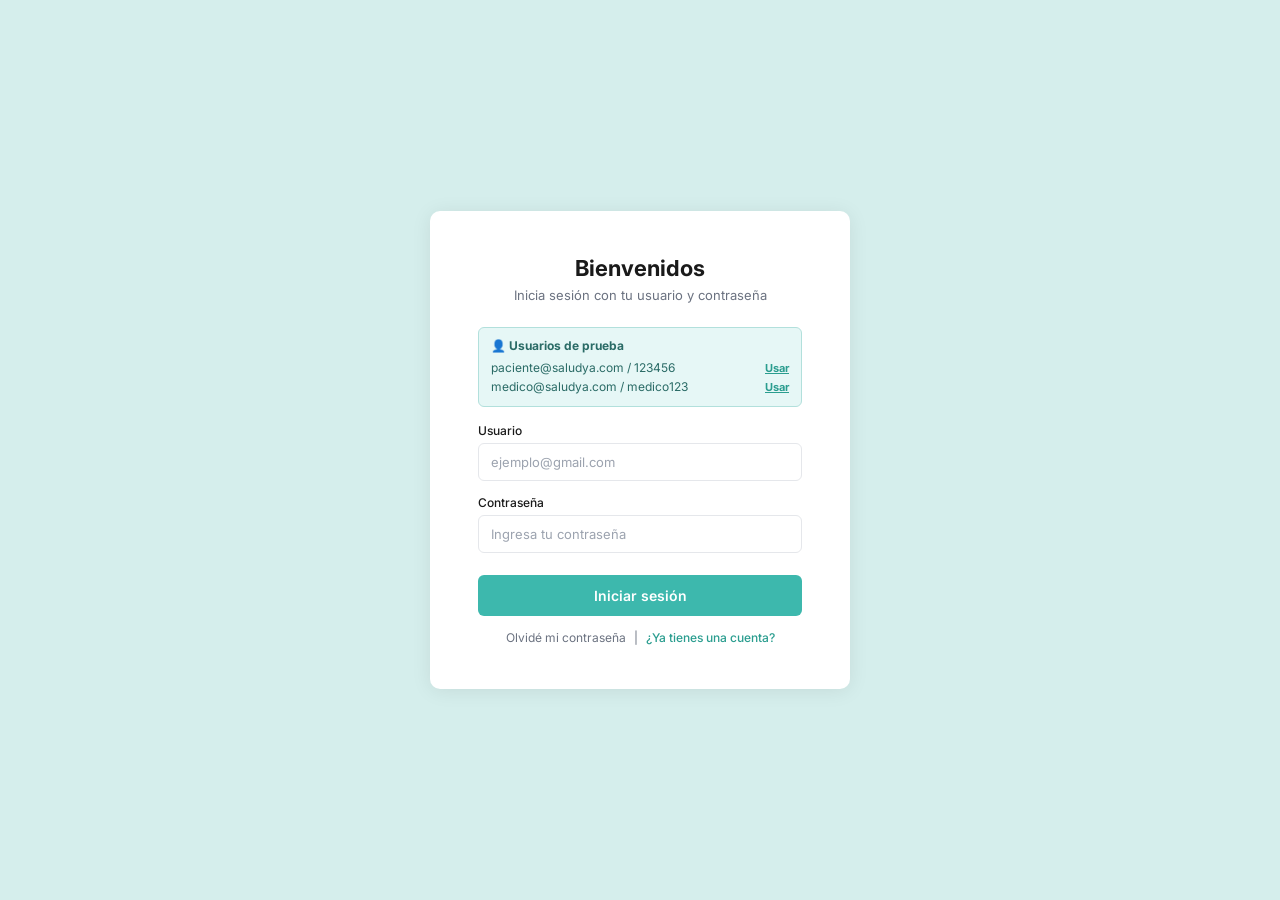
==== commit 1f1537fb: "Update index.html" ====
--- a/index.html
+++ b/index.html
@@ -9,434 +9,589 @@
 </head>
 <body>
 
-<!-- ══════════════ LOGIN ══════════════ -->
-<div id="page-login" class="page active">
-  <div class="outer">
-    <div class="inner">
-      <div class="card">
-        <h1>Bienvenidos</h1>
-        <p class="sub">Inicia sesión con tu usuario y contraseña</p>
-
-        <div class="hint">
-          <strong>👤 Usuarios de prueba</strong>
-          <div class="hint-row"><span>paciente@saludya.com / <b>123456</b></span><button class="fill-btn" onclick="fill('paciente@saludya.com','123456')">Usar</button></div>
-          <div class="hint-row"><span>medico@saludya.com / <b>medico123</b></span><button class="fill-btn" onclick="fill('medico@saludya.com','medico123')">Usar</button></div>
-        </div>
-
-        <div id="login-err" class="err">Usuario o contraseña incorrectos.</div>
-
-        <div class="fg"><label>Usuario</label><input type="text" id="inp-u" placeholder="ejemplo@gmail.com"></div>
-        <div class="fg"><label>Contraseña</label><input type="password" id="inp-p" placeholder="Ingresa tu contraseña"></div>
-
-        <button class="btn" onclick="doLogin()">Iniciar sesión</button>
-
-        <div class="links">
-          <a onclick="go('page-recuperar')">Olvidé mi contraseña</a>
-          <span>|</span>
-          <a class="teal" onclick="go('page-reg-paciente')">¿Ya tienes una cuenta?</a>
-        </div>
+<!-- ══ LOGIN ══ -->
+<div id="p-login" class="page active">
+  <div class="auth-wrap">
+    <div class="card">
+      <h1>Bienvenidos</h1>
+      <p class="sub">Inicia sesión con tu usuario y contraseña</p>
+      <div class="hint">
+        <strong>👤 Usuarios de prueba</strong>
+        <div class="hint-row"><span>paciente@saludya.com / 123456</span><button class="fill-btn" onclick="fill('paciente@saludya.com','123456')">Usar</button></div>
+        <div class="hint-row"><span>medico@saludya.com / medico123</span><button class="fill-btn" onclick="fill('medico@saludya.com','medico123')">Usar</button></div>
+      </div>
+      <div id="login-err" class="err">Usuario o contraseña incorrectos.</div>
+      <div class="fg"><label>Usuario</label><input type="text" id="inp-u" placeholder="ejemplo@gmail.com"></div>
+      <div class="fg"><label>Contraseña</label><input type="password" id="inp-p" placeholder="Ingresa tu contraseña"></div>
+      <button class="btn" onclick="doLogin()">Iniciar sesión</button>
+      <div class="links">
+        <a onclick="go('p-recuperar')">Olvidé mi contraseña</a>
+        <span>|</span>
+        <a class="teal" onclick="go('p-reg-paciente')">¿Ya tienes una cuenta?</a>
       </div>
     </div>
   </div>
 </div>
 
-<!-- ══════════════ RECUPERAR CONTRASEÑA ══════════════ -->
-<div id="page-recuperar" class="page">
-  <div class="outer">
-    <div class="inner">
-      <div class="card">
-        <h1>Recuperar contraseña</h1>
-        <p class="sub">Para restablecer su contraseña por favor ingrese su correo</p>
+<!-- ══ RECUPERAR CONTRASEÑA ══ -->
+<div id="p-recuperar" class="page">
+  <div class="auth-wrap">
+    <div class="card">
+      <h1>Recuperar contraseña</h1>
+      <p class="sub">Para restablecer su contraseña por favor ingrese su correo</p>
+      <div class="fg"><label>Correo electrónico</label><input type="email" placeholder="ejemplo@gmail.com"></div>
+      <button class="btn" onclick="toast('📧 Enlace enviado a tu correo')">Enviar enlace</button>
+      <div class="links">
+        <a>¿Ya tienes una cuenta?</a>
+        <span>|</span>
+        <a class="teal" onclick="go('p-login')">Iniciar sesión</a>
+      </div>
+    </div>
+  </div>
+</div>
+
+<!-- ══ REGISTRO PACIENTE ══ -->
+<div id="p-reg-paciente" class="page">
+  <div class="auth-wrap top">
+    <div class="card wide">
+      <h1 style="text-align:left;font-size:20px;margin-bottom:18px">Registro paciente</h1>
+      <div class="sec-title" style="margin-top:0">Información general</div>
+      <div class="grid2">
+        <div class="fg"><label>Nombres y apellidos</label><input type="text" placeholder="Escriba sus nombres y apellidos"></div>
+        <div class="fg"><label>Tipo de documento</label><input type="text" placeholder="Escriba su número de documento"></div>
+        <div class="fg"><label>Nº de documento</label><input type="text" placeholder="Ingrese su número de documento"></div>
+        <div class="fg"><label>Fecha de nacimiento</label><input type="text" placeholder="DD/MM/AAAA"></div>
+      </div>
+      <div class="sec-title">Datos de contacto</div>
+      <div class="grid2">
+        <div class="fg"><label>Teléfono de contacto</label><input type="text" placeholder="Ingrese su número de contacto"></div>
         <div class="fg"><label>Correo electrónico</label><input type="email" placeholder="ejemplo@gmail.com"></div>
-        <button class="btn" onclick="toast('📧 Enlace enviado a tu correo')">Enviar enlace</button>
-        <div class="links">
-          <a>¿Ya tienes una cuenta?</a>
-          <span>|</span>
-          <a class="teal" onclick="go('page-login')">Iniciar sesión</a>
-        </div>
-      </div>
+      </div>
+      <div class="sec-title">Datos de contacto familiar</div>
+      <div class="grid2">
+        <div class="fg"><label>Nombre y apellido de acudiente</label><input type="text" placeholder="Escriba nombre completo de su acudiente"></div>
+        <div class="fg"><label>Teléfono de contacto</label><input type="text" placeholder="Ingrese el número de contacto de su acudiente"></div>
+      </div>
+      <div class="sec-title">Asignar contraseña</div>
+      <div class="grid2">
+        <div class="fg"><label>Contraseña</label><input type="password" placeholder="Ingrese una contraseña segura"></div>
+        <div class="fg"><label>Confirme su contraseña</label><input type="password" placeholder="Confirme su contraseña"></div>
+      </div>
+      <button class="btn" onclick="go('p-login');toast('✅ Cuenta creada exitosamente')">Guardar información</button>
+      <div class="links" style="margin-top:14px"><a onclick="go('p-login')">← Volver al inicio de sesión</a></div>
     </div>
   </div>
 </div>
 
-<!-- ══════════════ REGISTRO PACIENTE ══════════════ -->
-<div id="page-reg-paciente" class="page">
-  <div class="outer">
-    <div class="inner top">
-      <div class="card wide">
-        <h1 style="text-align:left;font-size:20px;margin-bottom:18px">Registro paciente</h1>
-
-        <div class="sec-title" style="margin-top:0">Información general</div>
-        <div class="grid2">
-          <div class="fg"><label>Nombres y apellidos</label><input type="text" placeholder="Escriba sus nombres y apellidos"></div>
-          <div class="fg"><label>Tipo de documento</label><input type="text" placeholder="Escriba su número de documento"></div>
-          <div class="fg"><label>Nº de documento</label><input type="text" placeholder="Ingrese su número de documento"></div>
-          <div class="fg"><label>Fecha de nacimiento</label><input type="text" placeholder="DD/MM/AAAA"></div>
-        </div>
-
-        <div class="sec-title">Datos de contacto</div>
-        <div class="grid2">
-          <div class="fg"><label>Teléfono de contacto</label><input type="text" placeholder="Ingrese su número de contacto"></div>
-          <div class="fg"><label>Correo electrónico</label><input type="email" placeholder="ejemplo@gmail.com"></div>
-        </div>
-
-        <div class="sec-title">Datos de contacto familiar</div>
-        <div class="grid2">
-          <div class="fg"><label>Nombre y apellido de acudiente</label><input type="text" placeholder="Escriba nombre completo de su acudiente"></div>
-          <div class="fg"><label>Teléfono de contacto</label><input type="text" placeholder="Ingrese el número de contacto de su acudiente"></div>
-        </div>
-
-        <div class="sec-title">Asignar contraseña</div>
-        <div class="grid2">
-          <div class="fg"><label>Contraseña</label><input type="password" placeholder="Ingrese una contraseña segura"></div>
-          <div class="fg"><label>Confirme su contraseña</label><input type="password" placeholder="Confirme su contraseña"></div>
-        </div>
-
-        <button class="btn" onclick="go('page-login');toast('✅ Cuenta creada exitosamente')">Guardar información</button>
-        <div class="links" style="margin-top:14px">
-          <a onclick="go('page-login')">← Volver al inicio de sesión</a>
-        </div>
-      </div>
+<!-- ══ MIS CITAS (PACIENTE) ══ -->
+<div id="p-mis-citas" class="page">
+  <div class="app-wrap">
+    <aside class="sb">
+      <div class="sb-user">
+        <div class="sb-avatar"><svg viewBox="0 0 24 24" fill="currentColor"><path d="M12 12c2.7 0 4.8-2.1 4.8-4.8S14.7 2.4 12 2.4 7.2 4.5 7.2 7.2 9.3 12 12 12zm0 2.4c-3.2 0-9.6 1.6-9.6 4.8v2.4h19.2v-2.4c0-3.2-6.4-4.8-9.6-4.8z"/></svg></div>
+        <span class="sb-name" id="pac-name">Fernando Alvarez Gomez</span>
+      </div>
+      <div class="sb-nav">
+        <button class="nb" onclick="go('p-mis-citas')">Inicio</button>
+        <button class="nb active">Mis citas</button>
+        <button class="nb" onclick="go('p-historial')">Historial</button>
+        <button class="nb" onclick="go('p-buscador')">Buscar médico</button>
+      </div>
+      <div class="sb-bottom"><button class="salir-btn" onclick="logout()">Salir</button></div>
+    </aside>
+    <main class="main">
+      <div class="top-row">
+        <h1>Mis citas</h1>
+        <div class="search-box"><svg fill="none" stroke="currentColor" stroke-width="2" viewBox="0 0 24 24"><circle cx="11" cy="11" r="8"/><path stroke-linecap="round" d="M21 21l-4.35-4.35"/></svg><input placeholder="Buscador de citas"></div>
+      </div>
+      <div class="cita-card">
+        <div class="ci"><svg fill="none" stroke="currentColor" stroke-width="2" viewBox="0 0 24 24"><path stroke-linecap="round" stroke-linejoin="round" d="M4.318 6.318a4.5 4.5 0 000 6.364L12 20.364l7.682-7.682a4.5 4.5 0 00-6.364-6.364L12 7.636l-1.318-1.318a4.5 4.5 0 00-6.364 0z"/></svg></div>
+        <div class="cb"><div class="ct">Próxima cita</div><div class="cd"><strong>Médico:</strong> Dra Oliver Guzman<br><strong>Fecha:</strong> 16/04/2026</div></div>
+        <div class="ca"><a onclick="go('p-perfil-medico')">Ver detalles</a></div>
+      </div>
+      <div class="cita-card">
+        <div class="ci"><svg fill="none" stroke="currentColor" stroke-width="2" viewBox="0 0 24 24"><path stroke-linecap="round" stroke-linejoin="round" d="M4.318 6.318a4.5 4.5 0 000 6.364L12 20.364l7.682-7.682a4.5 4.5 0 00-6.364-6.364L12 7.636l-1.318-1.318a4.5 4.5 0 00-6.364 0z"/></svg></div>
+        <div class="cb"><div class="ct">Próxima cita</div><div class="cd"><strong>Médico:</strong> Dra Oliver Guzman<br><strong>Fecha:</strong> 16/04/2026</div></div>
+        <div class="ca"><a onclick="go('p-perfil-medico')">Ver detalles</a></div>
+      </div>
+      <div class="cita-card cancelled">
+        <div class="ci red"><svg fill="none" stroke="currentColor" stroke-width="2" viewBox="0 0 24 24"><path stroke-linecap="round" stroke-linejoin="round" d="M10 14H5.236a2 2 0 01-1.789-2.894l3.5-7A2 2 0 018.736 3h4.018a2 2 0 01.485.06l3.76.94m-7 10v5a2 2 0 002 2h.096c.5 0 .905-.405.905-.904 0-.715.211-1.413.608-2.008L17 13V4m-7 10h2m5-10h2a2 2 0 012 2v6a2 2 0 01-2 2h-2.5"/></svg></div>
+        <div class="cb"><div class="ct red">Cita cancelada</div><div class="cd red">Señor(a) usuario lamentamos la cancelacion de su cita, proximamente nos estaremos comunicando para reagendar.</div></div>
+        <div class="ca red"><a>Ver detalles</a></div>
+      </div>
+      <div class="cita-card">
+        <div class="ci"><svg fill="none" stroke="currentColor" stroke-width="2" viewBox="0 0 24 24"><path stroke-linecap="round" stroke-linejoin="round" d="M4.318 6.318a4.5 4.5 0 000 6.364L12 20.364l7.682-7.682a4.5 4.5 0 00-6.364-6.364L12 7.636l-1.318-1.318a4.5 4.5 0 00-6.364 0z"/></svg></div>
+        <div class="cb"><div class="ct">Próxima cita</div><div class="cd"><strong>Médico:</strong> Dra Oliver Guzman<br><strong>Fecha:</strong> 16/04/2026</div></div>
+        <div class="ca"><a onclick="go('p-perfil-medico')">Ver detalles</a></div>
+      </div>
+      <div class="center"><button class="btn inline" onclick="go('p-buscador')">Agendar nueva cita</button></div>
+    </main>
+  </div>
+</div>
+
+<!-- ══ HISTORIAL PACIENTE ══ -->
+<div id="p-historial" class="page">
+  <div class="app-wrap">
+    <aside class="sb">
+      <div class="sb-user">
+        <div class="sb-avatar"><svg viewBox="0 0 24 24" fill="currentColor"><path d="M12 12c2.7 0 4.8-2.1 4.8-4.8S14.7 2.4 12 2.4 7.2 4.5 7.2 7.2 9.3 12 12 12zm0 2.4c-3.2 0-9.6 1.6-9.6 4.8v2.4h19.2v-2.4c0-3.2-6.4-4.8-9.6-4.8z"/></svg></div>
+        <span class="sb-name">Fernando Alvarez Gomez</span>
+      </div>
+      <div class="sb-nav">
+        <button class="nb" onclick="go('p-mis-citas')">Inicio</button>
+        <button class="nb" onclick="go('p-mis-citas')">Mis citas</button>
+        <button class="nb active">Historial</button>
+        <button class="nb" onclick="go('p-buscador')">Buscar médico</button>
+      </div>
+      <div class="sb-bottom"><button class="salir-btn" onclick="logout()">Salir</button></div>
+    </aside>
+    <main class="main">
+      <div class="top-row">
+        <h1>Historial de citas</h1>
+        <div style="display:flex;gap:8px">
+          <div class="search-box"><svg fill="none" stroke="currentColor" stroke-width="2" viewBox="0 0 24 24"><circle cx="11" cy="11" r="8"/><path stroke-linecap="round" d="M21 21l-4.35-4.35"/></svg><input placeholder="Buscador de citas"></div>
+          <button class="filter-btn"><svg fill="none" stroke="currentColor" stroke-width="2" viewBox="0 0 24 24"><path stroke-linecap="round" stroke-linejoin="round" d="M3 4h13M3 8h9m-9 4h6m4 0l4-4m0 0l4 4m-4-4v12"/></svg>Filtrar</button>
+        </div>
+      </div>
+      <div class="cita-card">
+        <div class="ci"><svg fill="none" stroke="currentColor" stroke-width="2" viewBox="0 0 24 24"><path stroke-linecap="round" stroke-linejoin="round" d="M4.318 6.318a4.5 4.5 0 000 6.364L12 20.364l7.682-7.682a4.5 4.5 0 00-6.364-6.364L12 7.636l-1.318-1.318a4.5 4.5 0 00-6.364 0z"/></svg></div>
+        <div class="cb"><div class="ct">Cita finalizada</div><div class="cd"><strong>Médico:</strong> Dra Oliver Guzman<br><strong>Fecha:</strong> 16/04/2026</div></div>
+        <div class="ca"><a>Ver historial</a></div>
+      </div>
+      <div class="cita-card">
+        <div class="ci"><svg fill="none" stroke="currentColor" stroke-width="2" viewBox="0 0 24 24"><path stroke-linecap="round" stroke-linejoin="round" d="M4.318 6.318a4.5 4.5 0 000 6.364L12 20.364l7.682-7.682a4.5 4.5 0 00-6.364-6.364L12 7.636l-1.318-1.318a4.5 4.5 0 00-6.364 0z"/></svg></div>
+        <div class="cb"><div class="ct">Cita finalizada</div><div class="cd"><strong>Médico:</strong> Dra Oliver Guzman<br><strong>Fecha:</strong> 16/04/2026</div></div>
+        <div class="ca"><a>Ver historial</a></div>
+      </div>
+      <div class="cita-card cancelled">
+        <div class="ci red"><svg fill="none" stroke="currentColor" stroke-width="2" viewBox="0 0 24 24"><path stroke-linecap="round" stroke-linejoin="round" d="M10 14H5.236a2 2 0 01-1.789-2.894l3.5-7A2 2 0 018.736 3h4.018a2 2 0 01.485.06l3.76.94m-7 10v5a2 2 0 002 2h.096c.5 0 .905-.405.905-.904 0-.715.211-1.413.608-2.008L17 13V4m-7 10h2m5-10h2a2 2 0 012 2v6a2 2 0 01-2 2h-2.5"/></svg></div>
+        <div class="cb"><div class="ct red">Cita cancelada</div><div class="cd red">Señor(a) usuario lamentamos la cancelacion de su cita, proximamente nos estaremos comunicando para reagendar.</div></div>
+        <div class="ca red"><a>Reprogramar</a></div>
+      </div>
+      <div class="cita-card">
+        <div class="ci"><svg fill="none" stroke="currentColor" stroke-width="2" viewBox="0 0 24 24"><path stroke-linecap="round" stroke-linejoin="round" d="M4.318 6.318a4.5 4.5 0 000 6.364L12 20.364l7.682-7.682a4.5 4.5 0 00-6.364-6.364L12 7.636l-1.318-1.318a4.5 4.5 0 00-6.364 0z"/></svg></div>
+        <div class="cb"><div class="ct">Cita finalizada</div><div class="cd"><strong>Médico:</strong> Dr. Camilo Gomez<br><strong>Fecha:</strong> 02/03/2026</div></div>
+        <div class="ca"><a>Ver historial</a></div>
+      </div>
+      <div class="center"><button class="btn inline">Ver resumen</button></div>
+    </main>
+  </div>
+</div>
+
+<!-- ══ BUSCADOR MÉDICOS ══ -->
+<div id="p-buscador" class="page">
+  <div class="app-wrap">
+    <aside class="sb">
+      <div class="sb-user">
+        <div class="sb-avatar"><svg viewBox="0 0 24 24" fill="currentColor"><path d="M12 12c2.7 0 4.8-2.1 4.8-4.8S14.7 2.4 12 2.4 7.2 4.5 7.2 7.2 9.3 12 12 12zm0 2.4c-3.2 0-9.6 1.6-9.6 4.8v2.4h19.2v-2.4c0-3.2-6.4-4.8-9.6-4.8z"/></svg></div>
+        <span class="sb-name">Fernando Alvarez Gomez</span>
+      </div>
+      <div class="sb-nav">
+        <button class="nb" onclick="go('p-mis-citas')">Inicio</button>
+        <button class="nb" onclick="go('p-mis-citas')">Mis citas</button>
+        <button class="nb" onclick="go('p-historial')">Historial</button>
+        <button class="nb active">Buscar médico</button>
+      </div>
+      <div class="sb-bottom"><button class="salir-btn" onclick="logout()">Salir</button></div>
+    </aside>
+    <main class="main">
+      <h1>Buscador de médicos</h1>
+      <p class="main-sub">Filtre según su necesidad</p>
+      <div class="search-box" style="width:100%;margin-bottom:12px"><svg fill="none" stroke="currentColor" stroke-width="2" viewBox="0 0 24 24"><circle cx="11" cy="11" r="8"/><path stroke-linecap="round" d="M21 21l-4.35-4.35"/></svg><input placeholder="Filtrar búsqueda de médico"></div>
+      <div class="filter-tags">
+        <span class="ftag active">Por disponibilidad</span>
+        <span class="ftag">Por sede</span>
+        <span class="ftag">Por especialidad</span>
+      </div>
+      <div class="doc-card">
+        <div class="doc-icon"><svg fill="none" stroke="currentColor" stroke-width="2" viewBox="0 0 24 24"><path stroke-linecap="round" stroke-linejoin="round" d="M4.318 6.318a4.5 4.5 0 000 6.364L12 20.364l7.682-7.682a4.5 4.5 0 00-6.364-6.364L12 7.636l-1.318-1.318a4.5 4.5 0 00-6.364 0z"/></svg></div>
+        <div class="doc-info"><div class="doc-name">Dr Camilo Gomez</div><div class="doc-esp">Especialidad: Cardiología</div><div class="doc-ubi">Ubicación: Clínica Cardio Salud | Centro Médico Andino</div></div>
+        <a style="font-size:12px;color:var(--teal-dark);font-weight:600;cursor:pointer;white-space:nowrap" onclick="go('p-perfil-medico')">Ver perfil</a>
+      </div>
+      <div class="doc-card">
+        <div class="doc-icon"><svg fill="none" stroke="currentColor" stroke-width="2" viewBox="0 0 24 24"><path stroke-linecap="round" stroke-linejoin="round" d="M4.318 6.318a4.5 4.5 0 000 6.364L12 20.364l7.682-7.682a4.5 4.5 0 00-6.364-6.364L12 7.636l-1.318-1.318a4.5 4.5 0 00-6.364 0z"/></svg></div>
+        <div class="doc-info"><div class="doc-name">Dra Alba Guzmán</div><div class="doc-esp">Especialidad: Cardiología</div><div class="doc-ubi">Ubicación: Clínica Colombia | Consultorio privado</div></div>
+        <a style="font-size:12px;color:var(--teal-dark);font-weight:600;cursor:pointer;white-space:nowrap" onclick="go('p-perfil-medico')">Ver perfil</a>
+      </div>
+      <div class="no-more">No hay más resultados</div>
+    </main>
+  </div>
+</div>
+
+<!-- ══ PERFIL MÉDICO ══ -->
+<div id="p-perfil-medico" class="page">
+  <div class="app-wrap">
+    <aside class="sb">
+      <div class="sb-user">
+        <div class="sb-avatar"><svg viewBox="0 0 24 24" fill="currentColor"><path d="M12 12c2.7 0 4.8-2.1 4.8-4.8S14.7 2.4 12 2.4 7.2 4.5 7.2 7.2 9.3 12 12 12zm0 2.4c-3.2 0-9.6 1.6-9.6 4.8v2.4h19.2v-2.4c0-3.2-6.4-4.8-9.6-4.8z"/></svg></div>
+        <span class="sb-name">Fernando Alvarez Gomez</span>
+      </div>
+      <div class="sb-nav">
+        <button class="nb" onclick="go('p-mis-citas')">Inicio</button>
+        <button class="nb" onclick="go('p-mis-citas')">Mis citas</button>
+        <button class="nb" onclick="go('p-historial')">Historial</button>
+        <button class="nb active">Buscar médico</button>
+      </div>
+      <div class="sb-bottom"><button class="salir-btn" onclick="logout()">Salir</button></div>
+    </aside>
+    <main class="main">
+      <div style="display:flex;justify-content:flex-end;margin-bottom:16px">
+        <div class="search-box" style="width:200px"><svg fill="none" stroke="currentColor" stroke-width="2" viewBox="0 0 24 24"><circle cx="11" cy="11" r="8"/><path stroke-linecap="round" d="M21 21l-4.35-4.35"/></svg><input placeholder="Filtrar búsqueda de médico"></div>
+      </div>
+      <div class="perfil-layout">
+        <div class="perfil-info">
+          <h2>Dr. Camilo Gomez</h2>
+          <div class="cargo">Cardiólogo</div>
+          <div class="perfil-sec">
+            <h3>Información general</h3>
+            <p>Especialista en cardiología enfocado en la prevención, diagnóstico y tratamiento de enfermedades cardiovasculares. Brinda atención clara y cercana, con un enfoque integral para el cuidado del corazón.</p>
+          </div>
+          <div class="perfil-sec">
+            <h3>Educación</h3>
+            <ul><li>Médico Cirujano</li><li>Especialización en Cardiología</li><li>Formación en diagnóstico cardiovascular no invasivo</li><li>Actualización constante en riesgo cardiovascular e hipertensión</li></ul>
+          </div>
+          <div class="perfil-sec">
+            <h3>Consultorios</h3>
+            <ul><li>Clínica CardioSalud – Bogotá, Colombia</li><li>Centro Médico Andino – Bogotá, Colombia</li><li>Torre Médica Santa Fe – Bogotá, Colombia</li></ul>
+          </div>
+        </div>
+        <div class="agenda-panel">
+          <h3>Agenda disponible</h3>
+          <div class="slot-row" onclick="selSlot(this)">L - V &nbsp; 8:00 AM</div>
+          <div class="slot-row" onclick="selSlot(this)">L - V &nbsp; 10:00 AM</div>
+          <div class="slot-row" onclick="selSlot(this)">L - V &nbsp; 2:00 PM</div>
+          <div class="slot-row" onclick="selSlot(this)">L - V &nbsp; 4:00 PM</div>
+          <button class="btn" style="margin-top:14px" onclick="go('p-confirmacion')">Agendar</button>
+        </div>
+      </div>
+    </main>
+  </div>
+</div>
+
+<!-- ══ CONFIRMACIÓN DE AGENDAMIENTO ══ -->
+<div id="p-confirmacion" class="page">
+  <div class="app-wrap">
+    <aside class="sb">
+      <div class="sb-user">
+        <div class="sb-avatar"><svg viewBox="0 0 24 24" fill="currentColor"><path d="M12 12c2.7 0 4.8-2.1 4.8-4.8S14.7 2.4 12 2.4 7.2 4.5 7.2 7.2 9.3 12 12 12zm0 2.4c-3.2 0-9.6 1.6-9.6 4.8v2.4h19.2v-2.4c0-3.2-6.4-4.8-9.6-4.8z"/></svg></div>
+        <span class="sb-name">Fernando Alvarez Gomez</span>
+      </div>
+      <div class="sb-nav">
+        <button class="nb" onclick="go('p-mis-citas')">Inicio</button>
+        <button class="nb active">Mis citas</button>
+        <button class="nb" onclick="go('p-historial')">Historial</button>
+        <button class="nb" onclick="go('p-buscador')">Buscar médico</button>
+      </div>
+      <div class="sb-bottom"><button class="salir-btn" onclick="logout()">Salir</button></div>
+    </aside>
+    <main class="main">
+      <h1>Confirmación de agendamiento</h1>
+      <p class="main-sub">Detalles de la cita.</p>
+      <div class="confirm-box">
+        <div class="confirm-info">
+          <h2>¡Cita confirmada!</h2>
+          <div class="confirm-row"><strong>Fecha:</strong> <span>Lunes 4 de Mayo de 2026</span></div>
+          <div class="confirm-row"><strong>Hora:</strong> <span>13:50 PM</span></div>
+          <div class="confirm-row"><strong>Médico:</strong> <span>Oliver Sandoval</span></div>
+          <div class="confirm-row"><strong>Especialidad:</strong> <span>Medicina general</span></div>
+          <div class="confirm-row"><strong>Codigo de confirmación:</strong> <span>34256AGT2026</span></div>
+          <button class="btn inline" style="margin-top:20px" onclick="go('p-mis-citas')">Volver a mis citas</button>
+        </div>
+        <div class="qr-box">
+          <svg viewBox="0 0 100 100" xmlns="http://www.w3.org/2000/svg">
+            <rect width="100" height="100" fill="white"/>
+            <rect x="5" y="5" width="35" height="35" fill="none" stroke="#1a1a1a" stroke-width="4"/>
+            <rect x="13" y="13" width="19" height="19" fill="#1a1a1a"/>
+            <rect x="60" y="5" width="35" height="35" fill="none" stroke="#1a1a1a" stroke-width="4"/>
+            <rect x="68" y="13" width="19" height="19" fill="#1a1a1a"/>
+            <rect x="5" y="60" width="35" height="35" fill="none" stroke="#1a1a1a" stroke-width="4"/>
+            <rect x="13" y="68" width="19" height="19" fill="#1a1a1a"/>
+            <rect x="60" y="60" width="8" height="8" fill="#1a1a1a"/>
+            <rect x="72" y="60" width="8" height="8" fill="#1a1a1a"/>
+            <rect x="84" y="60" width="8" height="8" fill="#1a1a1a"/>
+            <rect x="60" y="72" width="8" height="8" fill="#1a1a1a"/>
+            <rect x="84" y="72" width="8" height="8" fill="#1a1a1a"/>
+            <rect x="60" y="84" width="8" height="8" fill="#1a1a1a"/>
+            <rect x="72" y="84" width="8" height="8" fill="#1a1a1a"/>
+            <rect x="84" y="84" width="8" height="8" fill="#1a1a1a"/>
+            <rect x="46" y="5" width="6" height="6" fill="#1a1a1a"/>
+            <rect x="46" y="17" width="6" height="6" fill="#1a1a1a"/>
+            <rect x="46" y="29" width="6" height="6" fill="#1a1a1a"/>
+            <rect x="46" y="46" width="6" height="6" fill="#1a1a1a"/>
+            <rect x="46" y="58" width="6" height="6" fill="#1a1a1a"/>
+          </svg>
+          <div class="qr-text">Presenta este código QR al llegar al centro médico</div>
+        </div>
+      </div>
+    </main>
+  </div>
+</div>
+
+<!-- ══ REGISTRO MÉDICO ══ -->
+<div id="p-reg-medico" class="page">
+  <div class="auth-wrap top">
+    <div class="card wide">
+      <h1 style="text-align:left;font-size:20px;margin-bottom:18px">Registro médico</h1>
+      <div class="sec-title" style="margin-top:0">Información general</div>
+      <div class="grid2">
+        <div class="fg"><label>Nombres y apellidos</label><input type="text" placeholder="Escriba sus nombres y apellidos"></div>
+        <div class="fg"><label>Tipo de documento</label><input type="text" placeholder="Escriba su número de documento"></div>
+        <div class="fg"><label>Nº de documento</label><input type="text" placeholder="Ingrese su número de documento"></div>
+        <div class="fg"><label>Fecha de nacimiento</label><input type="text" placeholder="DD/MM/AAAA"></div>
+      </div>
+      <div class="sec-title">Datos de contacto</div>
+      <div class="grid2">
+        <div class="fg"><label>Teléfono de contacto</label><input type="text" placeholder="Ingrese su número de contacto"></div>
+        <div class="fg"><label>Correo electrónico</label><input type="email" placeholder="ejemplo@gmail.com"></div>
+      </div>
+      <div class="sec-title">Datos del profesional</div>
+      <div class="grid2">
+        <div class="fg"><label>Especialidad</label>
+          <select><option value="">Seleccione su especialidad</option><option>Cardiología</option><option>Pediatría</option><option>Dermatología</option><option>Medicina general</option><option>Neurología</option><option>Ortopedia</option></select>
+        </div>
+        <div class="fg"><label>Tarjeta profesional</label><input type="text" placeholder="Ingrese su número de tarjeta profesional"></div>
+      </div>
+      <div class="sec-title">Asignar contraseña</div>
+      <div class="grid2">
+        <div class="fg"><label>Contraseña</label><input type="password" placeholder="Ingrese una contraseña segura"></div>
+        <div class="fg"><label>Confirme su contraseña</label><input type="password" placeholder="Confirme su contraseña"></div>
+      </div>
+      <button class="btn" onclick="go('p-inicio-medico');toast('✅ Cuenta médico creada')">Guardar información</button>
+      <div class="links" style="margin-top:14px"><a onclick="go('p-login')">← Volver al inicio de sesión</a></div>
     </div>
   </div>
 </div>
 
-<!-- ══════════════ DASHBOARD MIS CITAS ══════════════ -->
-<div id="page-mis-citas" class="page">
-  <div class="app-outer">
-    <div class="app-wrap">
-      <aside class="sb">
-        <div class="sb-user">
-          <div class="sb-avatar"><svg viewBox="0 0 24 24" fill="currentColor"><path d="M12 12c2.7 0 4.8-2.1 4.8-4.8S14.7 2.4 12 2.4 7.2 4.5 7.2 7.2 9.3 12 12 12zm0 2.4c-3.2 0-9.6 1.6-9.6 4.8v2.4h19.2v-2.4c0-3.2-6.4-4.8-9.6-4.8z"/></svg></div>
-          <span class="sb-name" id="pac-name">Fernando Alvarez Gomez</span>
-        </div>
-        <div class="sb-nav">
-          <button class="nb" onclick="go('page-mis-citas')">Inicio</button>
-          <button class="nb active">Mis citas</button>
-          <button class="nb" onclick="go('page-historial')">Historial</button>
-          <button class="nb" onclick="go('page-buscador')">Buscar médico</button>
-        </div>
-        <div class="sb-bottom"><button class="salir-btn" onclick="logout()">Salir</button></div>
-      </aside>
-
-      <main class="main">
-        <div style="display:flex;align-items:center;justify-content:space-between;margin-bottom:18px">
-          <h1>Mis citas</h1>
-          <div class="search-inp" style="width:180px;font-size:12px;color:var(--light);padding:8px 10px 8px 30px;background-size:13px">Buscador de citas</div>
-        </div>
-
-        <div class="cita-card">
-          <div class="cita-icon-wrap"><svg fill="none" stroke="currentColor" stroke-width="2" viewBox="0 0 24 24"><path stroke-linecap="round" stroke-linejoin="round" d="M4.318 6.318a4.5 4.5 0 000 6.364L12 20.364l7.682-7.682a4.5 4.5 0 00-6.364-6.364L12 7.636l-1.318-1.318a4.5 4.5 0 00-6.364 0z"/></svg></div>
-          <div class="cita-body"><div class="cita-title">Próxima cita</div><div class="cita-detail">Médico: Dra Oliver Guzman<br>Fecha: 16/04/2026</div></div>
-          <div class="cita-action"><a onclick="go('page-perfil-medico')">Ver detalles</a></div>
-        </div>
-
-        <div class="cita-card">
-          <div class="cita-icon-wrap"><svg fill="none" stroke="currentColor" stroke-width="2" viewBox="0 0 24 24"><path stroke-linecap="round" stroke-linejoin="round" d="M4.318 6.318a4.5 4.5 0 000 6.364L12 20.364l7.682-7.682a4.5 4.5 0 00-6.364-6.364L12 7.636l-1.318-1.318a4.5 4.5 0 00-6.364 0z"/></svg></div>
-          <div class="cita-body"><div class="cita-title">Próxima cita</div><div class="cita-detail">Médico: Dra Oliver Guzman<br>Fecha: 16/04/2026</div></div>
-          <div class="cita-action"><a onclick="go('page-perfil-medico')">Ver detalles</a></div>
-        </div>
-
-        <div class="cita-card cancelled">
-          <div class="cita-icon-wrap red"><svg fill="none" stroke="currentColor" stroke-width="2" viewBox="0 0 24 24"><path stroke-linecap="round" stroke-linejoin="round" d="M10 14H5.236a2 2 0 01-1.789-2.894l3.5-7A2 2 0 018.736 3h4.018a2 2 0 01.485.06l3.76.94m-7 10v5a2 2 0 002 2h.096c.5 0 .905-.405.905-.904 0-.715.211-1.413.608-2.008L17 13V4m-7 10h2m5-10h2a2 2 0 012 2v6a2 2 0 01-2 2h-2.5"/></svg></div>
-          <div class="cita-body"><div class="cita-title">Cita cancelada</div><div class="cita-detail red">Señor(a) usuario lamentamos la cancelacion de su cita, proximamente nos estaremos comunicando para reagendar.</div></div>
-          <div class="cita-action red"><a>Ver detalles</a></div>
-        </div>
-
-        <div class="cita-card">
-          <div class="cita-icon-wrap"><svg fill="none" stroke="currentColor" stroke-width="2" viewBox="0 0 24 24"><path stroke-linecap="round" stroke-linejoin="round" d="M4.318 6.318a4.5 4.5 0 000 6.364L12 20.364l7.682-7.682a4.5 4.5 0 00-6.364-6.364L12 7.636l-1.318-1.318a4.5 4.5 0 00-6.364 0z"/></svg></div>
-          <div class="cita-body"><div class="cita-title">Próxima cita</div><div class="cita-detail">Médico: Dra Oliver Guzman<br>Fecha: 16/04/2026</div></div>
-          <div class="cita-action"><a onclick="go('page-perfil-medico')">Ver detalles</a></div>
-        </div>
-
-        <div class="center"><button class="btn inline" onclick="go('page-buscador')">Agendar nueva cita</button></div>
-      </main>
-    </div>
-  </div>
-</div>
-
-<!-- ══════════════ HISTORIAL DE CITAS ══════════════ -->
-<div id="page-historial" class="page">
-  <div class="app-outer">
-    <div class="app-wrap">
-      <aside class="sb">
-        <div class="sb-user">
-          <div class="sb-avatar"><svg viewBox="0 0 24 24" fill="currentColor"><path d="M12 12c2.7 0 4.8-2.1 4.8-4.8S14.7 2.4 12 2.4 7.2 4.5 7.2 7.2 9.3 12 12 12zm0 2.4c-3.2 0-9.6 1.6-9.6 4.8v2.4h19.2v-2.4c0-3.2-6.4-4.8-9.6-4.8z"/></svg></div>
-          <span class="sb-name">Fernando Alvarez Gomez</span>
-        </div>
-        <div class="sb-nav">
-          <button class="nb" onclick="go('page-mis-citas')">Inicio</button>
-          <button class="nb" onclick="go('page-mis-citas')">Mis citas</button>
-          <button class="nb active">Historial</button>
-          <button class="nb" onclick="go('page-buscador')">Buscar médico</button>
-        </div>
-        <div class="sb-bottom"><button class="salir-btn" onclick="logout()">Salir</button></div>
-      </aside>
-
-      <main class="main">
-        <div style="display:flex;align-items:center;justify-content:space-between;margin-bottom:18px">
-          <h1>Historial de citas</h1>
-          <div style="display:flex;gap:8px">
-            <div class="search-inp" style="width:160px;font-size:12px;color:var(--light);padding:8px 10px 8px 30px;background-size:13px">Buscador de citas</div>
-            <button class="filter-btn">⊟ Filtro</button>
-          </div>
-        </div>
-
-        <div class="cita-card">
-          <div class="cita-icon-wrap"><svg fill="none" stroke="currentColor" stroke-width="2" viewBox="0 0 24 24"><path stroke-linecap="round" stroke-linejoin="round" d="M4.318 6.318a4.5 4.5 0 000 6.364L12 20.364l7.682-7.682a4.5 4.5 0 00-6.364-6.364L12 7.636l-1.318-1.318a4.5 4.5 0 00-6.364 0z"/></svg></div>
-          <div class="cita-body"><div class="cita-title">Cita finalizada</div><div class="cita-detail">Médico: Dra Oliver Guzman<br>Fecha: 16/04/2026</div></div>
-          <div class="cita-action"><a>Ver historial</a></div>
-        </div>
-
-        <div class="cita-card">
-          <div class="cita-icon-wrap"><svg fill="none" stroke="currentColor" stroke-width="2" viewBox="0 0 24 24"><path stroke-linecap="round" stroke-linejoin="round" d="M4.318 6.318a4.5 4.5 0 000 6.364L12 20.364l7.682-7.682a4.5 4.5 0 00-6.364-6.364L12 7.636l-1.318-1.318a4.5 4.5 0 00-6.364 0z"/></svg></div>
-          <div class="cita-body"><div class="cita-title">Cita finalizada</div><div class="cita-detail">Médico: Dra Oliver Guzman<br>Fecha: 16/04/2026</div></div>
-          <div class="cita-action"><a>Ver historial</a></div>
-        </div>
-
-        <div class="cita-card cancelled">
-          <div class="cita-icon-wrap red"><svg fill="none" stroke="currentColor" stroke-width="2" viewBox="0 0 24 24"><path stroke-linecap="round" stroke-linejoin="round" d="M10 14H5.236a2 2 0 01-1.789-2.894l3.5-7A2 2 0 018.736 3h4.018a2 2 0 01.485.06l3.76.94m-7 10v5a2 2 0 002 2h.096c.5 0 .905-.405.905-.904 0-.715.211-1.413.608-2.008L17 13V4m-7 10h2m5-10h2a2 2 0 012 2v6a2 2 0 01-2 2h-2.5"/></svg></div>
-          <div class="cita-body"><div class="cita-title">Cita cancelada</div><div class="cita-detail red">Señor(a) usuario lamentamos la cancelacion de su cita, proximamente nos estaremos comunicando para reagendar.</div></div>
-          <div class="cita-action red"><a>Reprogramar</a></div>
-        </div>
-
-        <div class="cita-card">
-          <div class="cita-icon-wrap"><svg fill="none" stroke="currentColor" stroke-width="2" viewBox="0 0 24 24"><path stroke-linecap="round" stroke-linejoin="round" d="M4.318 6.318a4.5 4.5 0 000 6.364L12 20.364l7.682-7.682a4.5 4.5 0 00-6.364-6.364L12 7.636l-1.318-1.318a4.5 4.5 0 00-6.364 0z"/></svg></div>
-          <div class="cita-body"><div class="cita-title">Cita finalizada</div><div class="cita-detail">Médico: Dra Oliver Guzman<br>Fecha: 16/04/2026</div></div>
-          <div class="cita-action"><a>Ver historial</a></div>
-        </div>
-
-        <div class="center"><button class="btn inline">Ver resumen</button></div>
-      </main>
-    </div>
-  </div>
-</div>
-
-<!-- ══════════════ BUSCADOR DE MÉDICOS ══════════════ -->
-<div id="page-buscador" class="page">
-  <div class="app-outer">
-    <div class="app-wrap">
-      <aside class="sb">
-        <div class="sb-user">
-          <div class="sb-avatar"><svg viewBox="0 0 24 24" fill="currentColor"><path d="M12 12c2.7 0 4.8-2.1 4.8-4.8S14.7 2.4 12 2.4 7.2 4.5 7.2 7.2 9.3 12 12 12zm0 2.4c-3.2 0-9.6 1.6-9.6 4.8v2.4h19.2v-2.4c0-3.2-6.4-4.8-9.6-4.8z"/></svg></div>
-          <span class="sb-name">Fernando Alvarez Gomez</span>
-        </div>
-        <div class="sb-nav">
-          <button class="nb" onclick="go('page-mis-citas')">Inicio</button>
-          <button class="nb" onclick="go('page-mis-citas')">Mis citas</button>
-          <button class="nb" onclick="go('page-historial')">Historial</button>
-          <button class="nb active">Buscar médico</button>
-        </div>
-        <div class="sb-bottom"><button class="salir-btn" onclick="logout()">Salir</button></div>
-      </aside>
-
-      <main class="main">
-        <h1>Buscador de médicos</h1>
-        <p class="main-sub">Filtre según su necesidad</p>
-
-        <input class="search-inp" style="width:100%;margin-bottom:10px" placeholder="Filtrar búsqueda de médico">
-
-        <div class="filter-tags">
-          <span class="filter-tag active">Por disponibilidad</span>
-          <span class="filter-tag">Por sede</span>
-          <span class="filter-tag">Por especialidad</span>
-        </div>
-
-        <div class="doc-card">
-          <div class="doc-icon"><svg fill="none" stroke="currentColor" stroke-width="2" viewBox="0 0 24 24"><path stroke-linecap="round" stroke-linejoin="round" d="M4.318 6.318a4.5 4.5 0 000 6.364L12 20.364l7.682-7.682a4.5 4.5 0 00-6.364-6.364L12 7.636l-1.318-1.318a4.5 4.5 0 00-6.364 0z"/></svg></div>
-          <div class="doc-info">
-            <div class="doc-name">Dra Alba Guzmán</div>
-            <div class="doc-esp">Especialidad: Cardiología</div>
-            <div class="doc-date">Fecha: 16/04/2026</div>
-          </div>
-          <a style="font-size:12px;color:var(--teal-dark);font-weight:500;cursor:pointer;text-decoration:none" onclick="go('page-perfil-medico')">Ver perfil</a>
-        </div>
-      </main>
-    </div>
-  </div>
-</div>
-
-<!-- ══════════════ PERFIL MÉDICO ══════════════ -->
-<div id="page-perfil-medico" class="page">
-  <div class="app-outer">
-    <div class="app-wrap">
-      <aside class="sb">
-        <div class="sb-user">
-          <div class="sb-avatar"><svg viewBox="0 0 24 24" fill="currentColor"><path d="M12 12c2.7 0 4.8-2.1 4.8-4.8S14.7 2.4 12 2.4 7.2 4.5 7.2 7.2 9.3 12 12 12zm0 2.4c-3.2 0-9.6 1.6-9.6 4.8v2.4h19.2v-2.4c0-3.2-6.4-4.8-9.6-4.8z"/></svg></div>
-          <span class="sb-name">Fernando Alvarez Gomez</span>
-        </div>
-        <div class="sb-nav">
-          <button class="nb" onclick="go('page-mis-citas')">Inicio</button>
-          <button class="nb" onclick="go('page-mis-citas')">Mis citas</button>
-          <button class="nb" onclick="go('page-historial')">Historial</button>
-          <button class="nb active">Buscar médico</button>
-        </div>
-        <div class="sb-bottom"><button class="salir-btn" onclick="logout()">Salir</button></div>
-      </aside>
-
-      <main class="main">
-        <input class="search-inp" style="width:220px;float:right;margin-bottom:16px;font-size:12px" placeholder="Filtrar búsqueda de médico">
-        <div style="clear:both"></div>
-
-        <div class="perfil-layout">
-          <div class="perfil-info">
-            <h2>Dr. Camilo Gomez</h2>
-            <div class="cargo">Cardiólogo</div>
-
-            <div class="perfil-sec">
-              <h3>Información general</h3>
-              <p>Especialista en cardiología enfocado en la prevención, diagnóstico y tratamiento de enfermedades cardiovasculares. Brinda atención clara y cercana, con un enfoque integral para el cuidado del corazón.</p>
-            </div>
-
-            <div class="perfil-sec">
-              <h3>Educación</h3>
-              <ul>
-                <li>Médico Cirujano</li>
-                <li>Especialización en Cardiología</li>
-                <li>Formación en diagnóstico cardiovascular no invasivo</li>
-                <li>Actualización constante en riesgo cardiovascular e hipertensión</li>
-              </ul>
-            </div>
-
-            <div class="perfil-sec">
-              <h3>Consultorios</h3>
-              <ul>
-                <li>Clínica CardioSalud – Bogotá, Colombia</li>
-                <li>Centro Médico Andino – Bogotá, Colombia</li>
-                <li>Torre Médica Santa Fe – Bogotá, Colombia</li>
-              </ul>
-            </div>
-          </div>
-
-          <div class="agenda-panel">
-            <h3>Agenda disponible</h3>
-            <div class="slot-row" onclick="toast('✅ Cita agendada: L-V 8:00 AM')">L - V HRS</div>
-            <div class="slot-row" onclick="toast('✅ Cita agendada: L-V 10:00 AM')">L - V HRS</div>
-            <div class="slot-row" onclick="toast('✅ Cita agendada: L-V 2:00 PM')">L - V HRS</div>
-            <div class="slot-row" onclick="toast('✅ Cita agendada: L-V 4:00 PM')">L - V HRS</div>
-            <div style="margin-top:10px"><button class="btn" onclick="toast('✅ Cita agendada con Dr. Camilo Gomez');go('page-mis-citas')">Agendar</button></div>
-          </div>
-        </div>
-      </main>
-    </div>
-  </div>
-</div>
-
-<!-- ══════════════ REGISTRO MÉDICO ══════════════ -->
-<div id="page-reg-medico" class="page">
-  <div class="outer">
-    <div class="inner top">
-      <div class="card wide">
-        <h1 style="text-align:left;font-size:20px;margin-bottom:18px">Registro médico</h1>
-
-        <div class="sec-title" style="margin-top:0">Información general</div>
-        <div class="grid2">
-          <div class="fg"><label>Nombres y apellidos</label><input type="text" placeholder="Escriba sus nombres y apellidos"></div>
-          <div class="fg"><label>Tipo de documento</label><input type="text" placeholder="Escriba su número de documento"></div>
-          <div class="fg"><label>Nº de documento</label><input type="text" placeholder="Ingrese su número de documento"></div>
-          <div class="fg"><label>Fecha de nacimiento</label><input type="text" placeholder="DD/MM/AAAA"></div>
-        </div>
-
-        <div class="sec-title">Datos de contacto</div>
-        <div class="grid2">
-          <div class="fg"><label>Teléfono de contacto</label><input type="text" placeholder="Ingrese su número de contacto"></div>
-          <div class="fg"><label>Correo electrónico</label><input type="email" placeholder="ejemplo@gmail.com"></div>
-        </div>
-
-        <div class="sec-title">Datos del profesional</div>
-        <div class="grid2">
-          <div class="fg"><label>Especialidad</label>
-            <select><option value="">Seleccione su especialidad</option><option>Cardiología</option><option>Pediatría</option><option>Dermatología</option><option>Medicina general</option><option>Neurología</option><option>Ortopedia</option></select>
-          </div>
-          <div class="fg"><label>Tarjeta profesional</label><input type="text" placeholder="Ingrese su número de tarjeta profesional"></div>
-        </div>
-
-        <div class="sec-title">Asignar contraseña</div>
-        <div class="grid2">
-          <div class="fg"><label>Contraseña</label><input type="password" placeholder="Ingrese una contraseña segura"></div>
-          <div class="fg"><label>Confirme su contraseña</label><input type="password" placeholder="Confirme su contraseña"></div>
-        </div>
-
-        <button class="btn" onclick="go('page-agenda-medico');toast('✅ Cuenta médico creada')">Guardar información</button>
-        <div class="links" style="margin-top:14px">
-          <a onclick="go('page-login')">← Volver al inicio de sesión</a>
-        </div>
-      </div>
-    </div>
-  </div>
-</div>
-
-<!-- ══════════════ AGENDA MÉDICA ══════════════ -->
-<div id="page-agenda-medico" class="page">
-  <div class="app-outer">
-    <div class="app-wrap">
-      <aside class="sb">
-        <div class="sb-user">
-          <div class="sb-avatar" style="background:#3a7a8a"><svg viewBox="0 0 24 24" fill="currentColor"><path d="M12 12c2.7 0 4.8-2.1 4.8-4.8S14.7 2.4 12 2.4 7.2 4.5 7.2 7.2 9.3 12 12 12zm0 2.4c-3.2 0-9.6 1.6-9.6 4.8v2.4h19.2v-2.4c0-3.2-6.4-4.8-9.6-4.8z"/></svg></div>
-          <span class="sb-name">Dr. Oliver Guzman</span>
-        </div>
-        <div class="sb-nav">
-          <button class="nb" onclick="go('page-agenda-medico')">Inicio</button>
-          <button class="nb active">Agenda médica</button>
-          <button class="nb">Historial</button>
-          <button class="nb">Agendamiento</button>
-        </div>
-        <div class="sb-bottom"><button class="salir-btn" onclick="logout()">Salir</button></div>
-      </aside>
-
-      <main class="main">
-        <div style="display:flex;align-items:center;justify-content:space-between;margin-bottom:6px">
-          <h1>Agenda médica</h1>
-          <div class="search-inp" style="width:160px;font-size:12px;color:var(--light);padding:8px 10px 8px 30px;background-size:13px">Filtro por fecha</div>
-        </div>
-        <div class="date-header">Agenda 22 de agosto 2026</div>
-
-        <div class="agenda-item">
-          <div class="cita-icon-wrap"><svg fill="none" stroke="currentColor" stroke-width="2" viewBox="0 0 24 24"><path stroke-linecap="round" stroke-linejoin="round" d="M4.318 6.318a4.5 4.5 0 000 6.364L12 20.364l7.682-7.682a4.5 4.5 0 00-6.364-6.364L12 7.636l-1.318-1.318a4.5 4.5 0 00-6.364 0z"/></svg></div>
-          <div class="agenda-info">
-            <div class="agenda-time">08:00 AM | 22/08/2026</div>
-            <div class="agenda-det">Paciente: Daniel Gúzman<br>Cita de: Control general</div>
-          </div>
-          <div class="agenda-actions">
-            <button class="btn sm" onclick="toast('✅ Cita confirmada')">Confirmar</button>
-            <button class="btn outline-sm" onclick="toast('Cita cancelada')">Cancelar</button>
-          </div>
-        </div>
-
-        <div class="agenda-item">
-          <div class="cita-icon-wrap"><svg fill="none" stroke="currentColor" stroke-width="2" viewBox="0 0 24 24"><path stroke-linecap="round" stroke-linejoin="round" d="M4.318 6.318a4.5 4.5 0 000 6.364L12 20.364l7.682-7.682a4.5 4.5 0 00-6.364-6.364L12 7.636l-1.318-1.318a4.5 4.5 0 00-6.364 0z"/></svg></div>
-          <div class="agenda-info">
-            <div class="agenda-time">10:00 AM | 22/08/2026</div>
-            <div class="agenda-det">Paciente: Santiago Perez<br>Cita de: Pediatría - Seguimiento</div>
-          </div>
-          <div class="agenda-actions">
-            <button class="btn sm" onclick="toast('✅ Cita confirmada')">Confirmar</button>
-            <button class="btn outline-sm" onclick="toast('Cita cancelada')">Cancelar</button>
-          </div>
-        </div>
-
-        <div class="agenda-item cancelled">
-          <div class="cita-icon-wrap red"><svg fill="none" stroke="currentColor" stroke-width="2" viewBox="0 0 24 24"><path stroke-linecap="round" stroke-linejoin="round" d="M10 14H5.236a2 2 0 01-1.789-2.894l3.5-7A2 2 0 018.736 3h4.018a2 2 0 01.485.06l3.76.94m-7 10v5a2 2 0 002 2h.096c.5 0 .905-.405.905-.904 0-.715.211-1.413.608-2.008L17 13V4m-7 10h2m5-10h2a2 2 0 012 2v6a2 2 0 01-2 2h-2.5"/></svg></div>
-          <div class="agenda-info">
-            <div class="agenda-time" style="color:var(--red)">Cita cancelada</div>
-            <div class="agenda-det red" style="color:var(--red)">Señor(a) usuario lamentamos la cancelacion de su cita, proximamente nos estaremos comunicando para reagendar.</div>
-          </div>
-          <div class="agenda-actions"><a style="font-size:12px;color:var(--teal-dark);font-weight:500;cursor:pointer">Ver detalles</a></div>
-        </div>
-
-        <div class="agenda-item">
-          <div class="cita-icon-wrap"><svg fill="none" stroke="currentColor" stroke-width="2" viewBox="0 0 24 24"><path stroke-linecap="round" stroke-linejoin="round" d="M4.318 6.318a4.5 4.5 0 000 6.364L12 20.364l7.682-7.682a4.5 4.5 0 00-6.364-6.364L12 7.636l-1.318-1.318a4.5 4.5 0 00-6.364 0z"/></svg></div>
-          <div class="agenda-info">
-            <div class="agenda-time">14:00 PM | 22/08/2026</div>
-            <div class="agenda-det">Paciente: Camila Oviedo<br>Cita de: Control general</div>
-          </div>
-          <div class="agenda-actions">
-            <button class="btn sm" onclick="toast('✅ Cita confirmada')">Confirmar</button>
-            <button class="btn outline-sm" onclick="toast('Cita cancelada')">Cancelar</button>
-          </div>
-        </div>
-      </main>
-    </div>
+<!-- ══ INICIO MÉDICO ══ -->
+<div id="p-inicio-medico" class="page">
+  <div class="app-wrap">
+    <aside class="sb">
+      <div class="sb-user">
+        <div class="sb-avatar" style="background:#3a7a8a"><svg viewBox="0 0 24 24" fill="currentColor"><path d="M12 12c2.7 0 4.8-2.1 4.8-4.8S14.7 2.4 12 2.4 7.2 4.5 7.2 7.2 9.3 12 12 12zm0 2.4c-3.2 0-9.6 1.6-9.6 4.8v2.4h19.2v-2.4c0-3.2-6.4-4.8-9.6-4.8z"/></svg></div>
+        <span class="sb-name" id="med-name">Dr. Oliver Guzman</span>
+      </div>
+      <div class="sb-nav">
+        <button class="nb active">Inicio</button>
+        <button class="nb" onclick="go('p-agenda-medico')">Agenda médica</button>
+        <button class="nb" onclick="go('p-historial-medico')">Historial</button>
+        <button class="nb" onclick="go('p-agendamiento')">Agendamiento</button>
+      </div>
+      <div class="sb-bottom"><button class="salir-btn" onclick="logout()">Salir</button></div>
+    </aside>
+    <main class="main">
+      <div class="welcome-box">
+        <h2>¡Bienvenido, Dr. Oliver Guzman!</h2>
+        <p>Hoy es lunes 22 de agosto de 2026. Tienes 3 citas programadas para hoy. Recuerda revisar tu agenda y confirmar las citas pendientes.</p>
+      </div>
+      <div class="stats-row">
+        <div class="stat-box"><div class="stat-num">3</div><div class="stat-label">Citas hoy</div></div>
+        <div class="stat-box"><div class="stat-num">18</div><div class="stat-label">Citas este mes</div></div>
+        <div class="stat-box"><div class="stat-num">142</div><div class="stat-label">Pacientes atendidos</div></div>
+      </div>
+      <h1 style="font-size:16px;margin-bottom:14px">Próximas citas del día</h1>
+      <div class="agenda-item">
+        <div class="ci"><svg fill="none" stroke="currentColor" stroke-width="2" viewBox="0 0 24 24"><path stroke-linecap="round" stroke-linejoin="round" d="M4.318 6.318a4.5 4.5 0 000 6.364L12 20.364l7.682-7.682a4.5 4.5 0 00-6.364-6.364L12 7.636l-1.318-1.318a4.5 4.5 0 00-6.364 0z"/></svg></div>
+        <div class="agenda-info"><div class="agenda-time">08:00 AM | 22/08/2026</div><div class="agenda-det"><strong>Paciente:</strong> Daniel Gúzman — <strong>Cita de:</strong> Control general</div></div>
+        <div class="agenda-actions"><button class="btn sm" onclick="toast('✅ Confirmada')">Confirmar</button><button class="btn outline-sm" onclick="toast('Cita cancelada')">Cancelar</button></div>
+      </div>
+      <div class="agenda-item">
+        <div class="ci"><svg fill="none" stroke="currentColor" stroke-width="2" viewBox="0 0 24 24"><path stroke-linecap="round" stroke-linejoin="round" d="M4.318 6.318a4.5 4.5 0 000 6.364L12 20.364l7.682-7.682a4.5 4.5 0 00-6.364-6.364L12 7.636l-1.318-1.318a4.5 4.5 0 00-6.364 0z"/></svg></div>
+        <div class="agenda-info"><div class="agenda-time">10:00 AM | 22/08/2026</div><div class="agenda-det"><strong>Paciente:</strong> Santiago Perez — <strong>Cita de:</strong> Pediatría - Seguimiento</div></div>
+        <div class="agenda-actions"><button class="btn sm" onclick="toast('✅ Confirmada')">Confirmar</button><button class="btn outline-sm" onclick="toast('Cita cancelada')">Cancelar</button></div>
+      </div>
+      <div style="margin-top:18px"><button class="btn inline" onclick="go('p-agenda-medico')">Ver agenda completa →</button></div>
+    </main>
+  </div>
+</div>
+
+<!-- ══ AGENDA MÉDICA ══ -->
+<div id="p-agenda-medico" class="page">
+  <div class="app-wrap">
+    <aside class="sb">
+      <div class="sb-user">
+        <div class="sb-avatar" style="background:#3a7a8a"><svg viewBox="0 0 24 24" fill="currentColor"><path d="M12 12c2.7 0 4.8-2.1 4.8-4.8S14.7 2.4 12 2.4 7.2 4.5 7.2 7.2 9.3 12 12 12zm0 2.4c-3.2 0-9.6 1.6-9.6 4.8v2.4h19.2v-2.4c0-3.2-6.4-4.8-9.6-4.8z"/></svg></div>
+        <span class="sb-name">Dr. Oliver Guzman</span>
+      </div>
+      <div class="sb-nav">
+        <button class="nb" onclick="go('p-inicio-medico')">Inicio</button>
+        <button class="nb active">Agenda médica</button>
+        <button class="nb" onclick="go('p-historial-medico')">Historial</button>
+        <button class="nb" onclick="go('p-agendamiento')">Agendamiento</button>
+      </div>
+      <div class="sb-bottom"><button class="salir-btn" onclick="logout()">Salir</button></div>
+    </aside>
+    <main class="main">
+      <div class="top-row">
+        <div><h1>Agenda médica</h1><div class="date-hdr">Agenda 22 de agosto 2026</div></div>
+        <div class="search-box" style="width:180px"><svg fill="none" stroke="currentColor" stroke-width="2" viewBox="0 0 24 24"><circle cx="11" cy="11" r="8"/><path stroke-linecap="round" d="M21 21l-4.35-4.35"/></svg><input placeholder="Filtro por fecha"></div>
+      </div>
+      <div class="agenda-item">
+        <div class="ci"><svg fill="none" stroke="currentColor" stroke-width="2" viewBox="0 0 24 24"><path stroke-linecap="round" stroke-linejoin="round" d="M4.318 6.318a4.5 4.5 0 000 6.364L12 20.364l7.682-7.682a4.5 4.5 0 00-6.364-6.364L12 7.636l-1.318-1.318a4.5 4.5 0 00-6.364 0z"/></svg></div>
+        <div class="agenda-info"><div class="agenda-time">08:00 AM | 22/08/2026</div><div class="agenda-det"><strong>Paciente:</strong> Daniel Gúzman<br><strong>Cita de:</strong> Control general</div></div>
+        <div class="agenda-actions"><button class="btn sm" onclick="toast('✅ Confirmada')">Confirmar</button><button class="btn outline-sm" onclick="toast('Cita cancelada')">Cancelar</button></div>
+      </div>
+      <div class="agenda-item">
+        <div class="ci"><svg fill="none" stroke="currentColor" stroke-width="2" viewBox="0 0 24 24"><path stroke-linecap="round" stroke-linejoin="round" d="M4.318 6.318a4.5 4.5 0 000 6.364L12 20.364l7.682-7.682a4.5 4.5 0 00-6.364-6.364L12 7.636l-1.318-1.318a4.5 4.5 0 00-6.364 0z"/></svg></div>
+        <div class="agenda-info"><div class="agenda-time">10:00 AM | 22/08/2026</div><div class="agenda-det"><strong>Paciente:</strong> Santiago Perez<br><strong>Cita de:</strong> Pediatría - Seguimiento</div></div>
+        <div class="agenda-actions"><button class="btn sm" onclick="toast('✅ Confirmada')">Confirmar</button><button class="btn outline-sm" onclick="toast('Cita cancelada')">Cancelar</button></div>
+      </div>
+      <div class="agenda-item cancelled">
+        <div class="ci red"><svg fill="none" stroke="currentColor" stroke-width="2" viewBox="0 0 24 24"><path stroke-linecap="round" stroke-linejoin="round" d="M10 14H5.236a2 2 0 01-1.789-2.894l3.5-7A2 2 0 018.736 3h4.018a2 2 0 01.485.06l3.76.94m-7 10v5a2 2 0 002 2h.096c.5 0 .905-.405.905-.904 0-.715.211-1.413.608-2.008L17 13V4m-7 10h2m5-10h2a2 2 0 012 2v6a2 2 0 01-2 2h-2.5"/></svg></div>
+        <div class="agenda-info"><div class="agenda-time red">Cita cancelada</div><div class="agenda-det" style="color:var(--red)">Señor(a) usuario lamentamos la cancelacion de su cita, proximamente nos estaremos comunicando para reagendar.</div></div>
+        <div class="agenda-actions"><a style="font-size:12px;color:var(--teal-dark);font-weight:600;cursor:pointer">Ver detalles</a></div>
+      </div>
+      <div class="agenda-item">
+        <div class="ci"><svg fill="none" stroke="currentColor" stroke-width="2" viewBox="0 0 24 24"><path stroke-linecap="round" stroke-linejoin="round" d="M4.318 6.318a4.5 4.5 0 000 6.364L12 20.364l7.682-7.682a4.5 4.5 0 00-6.364-6.364L12 7.636l-1.318-1.318a4.5 4.5 0 00-6.364 0z"/></svg></div>
+        <div class="agenda-info"><div class="agenda-time">14:00 PM | 22/08/2026</div><div class="agenda-det"><strong>Paciente:</strong> Camila Oviedo<br><strong>Cita de:</strong> Control general</div></div>
+        <div class="agenda-actions"><button class="btn sm" onclick="toast('✅ Confirmada')">Confirmar</button><button class="btn outline-sm" onclick="toast('Cita cancelada')">Cancelar</button></div>
+      </div>
+    </main>
+  </div>
+</div>
+
+<!-- ══ HISTORIAL PACIENTES (MÉDICO) ══ -->
+<div id="p-historial-medico" class="page">
+  <div class="app-wrap">
+    <aside class="sb">
+      <div class="sb-user">
+        <div class="sb-avatar" style="background:#3a7a8a"><svg viewBox="0 0 24 24" fill="currentColor"><path d="M12 12c2.7 0 4.8-2.1 4.8-4.8S14.7 2.4 12 2.4 7.2 4.5 7.2 7.2 9.3 12 12 12zm0 2.4c-3.2 0-9.6 1.6-9.6 4.8v2.4h19.2v-2.4c0-3.2-6.4-4.8-9.6-4.8z"/></svg></div>
+        <span class="sb-name">Dr. Oliver Guzman</span>
+      </div>
+      <div class="sb-nav">
+        <button class="nb" onclick="go('p-inicio-medico')">Inicio</button>
+        <button class="nb" onclick="go('p-agenda-medico')">Agenda médica</button>
+        <button class="nb active">Historial</button>
+        <button class="nb" onclick="go('p-agendamiento')">Agendamiento</button>
+      </div>
+      <div class="sb-bottom"><button class="salir-btn" onclick="logout()">Salir</button></div>
+    </aside>
+    <main class="main">
+      <div class="top-row">
+        <h1>Historial de pacientes</h1>
+        <div class="search-box" style="width:200px"><svg fill="none" stroke="currentColor" stroke-width="2" viewBox="0 0 24 24"><circle cx="11" cy="11" r="8"/><path stroke-linecap="round" d="M21 21l-4.35-4.35"/></svg><input placeholder="Buscar paciente"></div>
+      </div>
+      <div class="pac-card">
+        <div class="pac-avatar">DG</div>
+        <div class="pac-info"><div class="pac-name">Daniel Gúzman</div><div class="pac-det">Última cita: 22/08/2026 · Control general</div></div>
+        <span class="pac-badge done">Finalizada</span>
+      </div>
+      <div class="pac-card">
+        <div class="pac-avatar">SP</div>
+        <div class="pac-info"><div class="pac-name">Santiago Perez</div><div class="pac-det">Última cita: 22/08/2026 · Pediatría - Seguimiento</div></div>
+        <span class="pac-badge done">Finalizada</span>
+      </div>
+      <div class="pac-card">
+        <div class="pac-avatar">CO</div>
+        <div class="pac-info"><div class="pac-name">Camila Oviedo</div><div class="pac-det">Última cita: 15/08/2026 · Control general</div></div>
+        <span class="pac-badge done">Finalizada</span>
+      </div>
+      <div class="pac-card">
+        <div class="pac-avatar">MR</div>
+        <div class="pac-info"><div class="pac-name">María Rodríguez</div><div class="pac-det">Última cita: 10/08/2026 · Revisión cardiovascular</div></div>
+        <span class="pac-badge done">Finalizada</span>
+      </div>
+      <div class="pac-card">
+        <div class="pac-avatar">JL</div>
+        <div class="pac-info"><div class="pac-name">Jorge López</div><div class="pac-det">Última cita: 05/08/2026 · Electrocardiograma</div></div>
+        <span class="pac-badge">Pendiente</span>
+      </div>
+    </main>
+  </div>
+</div>
+
+<!-- ══ AGENDAMIENTO (DISPONIBILIDAD MÉDICO) ══ -->
+<div id="p-agendamiento" class="page">
+  <div class="app-wrap">
+    <aside class="sb">
+      <div class="sb-user">
+        <div class="sb-avatar" style="background:#3a7a8a"><svg viewBox="0 0 24 24" fill="currentColor"><path d="M12 12c2.7 0 4.8-2.1 4.8-4.8S14.7 2.4 12 2.4 7.2 4.5 7.2 7.2 9.3 12 12 12zm0 2.4c-3.2 0-9.6 1.6-9.6 4.8v2.4h19.2v-2.4c0-3.2-6.4-4.8-9.6-4.8z"/></svg></div>
+        <span class="sb-name">Dr. Oliver Guzman</span>
+      </div>
+      <div class="sb-nav">
+        <button class="nb" onclick="go('p-inicio-medico')">Inicio</button>
+        <button class="nb" onclick="go('p-agenda-medico')">Agenda médica</button>
+        <button class="nb" onclick="go('p-historial-medico')">Historial</button>
+        <button class="nb active">Agendamiento</button>
+      </div>
+      <div class="sb-bottom"><button class="salir-btn" onclick="logout()">Salir</button></div>
+    </aside>
+    <main class="main">
+      <h1>Configurar disponibilidad</h1>
+      <p class="main-sub">Selecciona los horarios disponibles para cada día de la semana</p>
+      <div class="disp-grid">
+        <div class="day-col">
+          <div class="day-name">Lun</div>
+          <div class="day-slot" onclick="toggleSlot(this)">8:00</div>
+          <div class="day-slot" onclick="toggleSlot(this)">9:00</div>
+          <div class="day-slot" onclick="toggleSlot(this)">10:00</div>
+          <div class="day-slot" onclick="toggleSlot(this)">11:00</div>
+          <div class="day-slot" onclick="toggleSlot(this)">14:00</div>
+          <div class="day-slot" onclick="toggleSlot(this)">15:00</div>
+          <div class="day-slot" onclick="toggleSlot(this)">16:00</div>
+        </div>
+        <div class="day-col">
+          <div class="day-name">Mar</div>
+          <div class="day-slot" onclick="toggleSlot(this)">8:00</div>
+          <div class="day-slot" onclick="toggleSlot(this)">9:00</div>
+          <div class="day-slot off">10:00</div>
+          <div class="day-slot" onclick="toggleSlot(this)">11:00</div>
+          <div class="day-slot" onclick="toggleSlot(this)">14:00</div>
+          <div class="day-slot off">15:00</div>
+          <div class="day-slot" onclick="toggleSlot(this)">16:00</div>
+        </div>
+        <div class="day-col">
+          <div class="day-name">Mié</div>
+          <div class="day-slot" onclick="toggleSlot(this)">8:00</div>
+          <div class="day-slot" onclick="toggleSlot(this)">9:00</div>
+          <div class="day-slot" onclick="toggleSlot(this)">10:00</div>
+          <div class="day-slot off">11:00</div>
+          <div class="day-slot" onclick="toggleSlot(this)">14:00</div>
+          <div class="day-slot" onclick="toggleSlot(this)">15:00</div>
+          <div class="day-slot" onclick="toggleSlot(this)">16:00</div>
+        </div>
+        <div class="day-col">
+          <div class="day-name">Jue</div>
+          <div class="day-slot" onclick="toggleSlot(this)">8:00</div>
+          <div class="day-slot off">9:00</div>
+          <div class="day-slot" onclick="toggleSlot(this)">10:00</div>
+          <div class="day-slot" onclick="toggleSlot(this)">11:00</div>
+          <div class="day-slot off">14:00</div>
+          <div class="day-slot" onclick="toggleSlot(this)">15:00</div>
+          <div class="day-slot" onclick="toggleSlot(this)">16:00</div>
+        </div>
+        <div class="day-col">
+          <div class="day-name">Vie</div>
+          <div class="day-slot" onclick="toggleSlot(this)">8:00</div>
+          <div class="day-slot" onclick="toggleSlot(this)">9:00</div>
+          <div class="day-slot" onclick="toggleSlot(this)">10:00</div>
+          <div class="day-slot" onclick="toggleSlot(this)">11:00</div>
+          <div class="day-slot" onclick="toggleSlot(this)">14:00</div>
+          <div class="day-slot" onclick="toggleSlot(this)">15:00</div>
+          <div class="day-slot off">16:00</div>
+        </div>
+        <div class="day-col">
+          <div class="day-name">Sáb</div>
+          <div class="day-slot" onclick="toggleSlot(this)">8:00</div>
+          <div class="day-slot" onclick="toggleSlot(this)">9:00</div>
+          <div class="day-slot off">10:00</div>
+          <div class="day-slot off">11:00</div>
+          <div class="day-slot off">14:00</div>
+          <div class="day-slot off">15:00</div>
+          <div class="day-slot off">16:00</div>
+        </div>
+        <div class="day-col">
+          <div class="day-name">Dom</div>
+          <div class="day-slot off">8:00</div>
+          <div class="day-slot off">9:00</div>
+          <div class="day-slot off">10:00</div>
+          <div class="day-slot off">11:00</div>
+          <div class="day-slot off">14:00</div>
+          <div class="day-slot off">15:00</div>
+          <div class="day-slot off">16:00</div>
+        </div>
+      </div>
+      <div class="center"><button class="btn inline" onclick="toast('✅ Disponibilidad guardada correctamente')">Guardar disponibilidad</button></div>
+    </main>
   </div>
 </div>
 
@@ -444,8 +599,8 @@
 
 <script>
   const USERS = {
-    'paciente@saludya.com': { pass:'123456',    page:'page-mis-citas',    name:'Fernando Alvarez Gomez' },
-    'medico@saludya.com':   { pass:'medico123', page:'page-agenda-medico', name:'Dr. Oliver Guzman' }
+    'paciente@saludya.com': { pass:'123456',    page:'p-mis-citas',    name:'Fernando Alvarez Gomez', nameEl:'pac-name' },
+    'medico@saludya.com':   { pass:'medico123', page:'p-inicio-medico', name:'Dr. Oliver Guzman',      nameEl:'med-name' }
   };
 
   function go(id) {
@@ -465,33 +620,42 @@
     const p = document.getElementById('inp-p').value.trim();
     const err = document.getElementById('login-err');
     if (USERS[u] && USERS[u].pass === p) {
-      const el = document.getElementById('pac-name');
+      const el = document.getElementById(USERS[u].nameEl);
       if (el) el.textContent = USERS[u].name;
       err.classList.remove('show');
       go(USERS[u].page);
       toast('✅ Bienvenido, ' + USERS[u].name.split(' ')[0]);
-    } else {
-      err.classList.add('show');
-    }
+    } else { err.classList.add('show'); }
   }
 
   function logout() {
     document.getElementById('inp-u').value = '';
     document.getElementById('inp-p').value = '';
-    go('page-login');
-    toast('👋 Sesión cerrada');
+    go('p-login'); toast('👋 Sesión cerrada');
+  }
+
+  function selSlot(el) {
+    el.closest('.agenda-panel').querySelectorAll('.slot-row').forEach(s => s.style.background = '');
+    el.style.background = 'var(--teal)';
+    el.style.color = '#fff';
+  }
+
+  function toggleSlot(el) {
+    if (el.classList.contains('off')) return;
+    el.classList.toggle('selected');
+    if (el.classList.contains('selected')) { el.style.background='var(--teal)'; el.style.color='#fff'; }
+    else { el.style.background=''; el.style.color=''; }
   }
 
   let tt;
   function toast(msg) {
     const el = document.getElementById('t');
     el.textContent = msg; el.classList.add('show');
-    clearTimeout(tt);
-    tt = setTimeout(() => el.classList.remove('show'), 2800);
+    clearTimeout(tt); tt = setTimeout(() => el.classList.remove('show'), 2800);
   }
 
   document.addEventListener('keydown', e => {
-    if (e.key === 'Enter' && document.getElementById('page-login').classList.contains('active')) doLogin();
+    if (e.key === 'Enter' && document.getElementById('p-login').classList.contains('active')) doLogin();
   });
 </script>
 </body>
--- a/styles.css
+++ b/styles.css
@@ -17,232 +17,277 @@
   --dark: #1c1c1e;
 }
 
-body { font-family: 'Inter', sans-serif; background: var(--dark); min-height: 100vh; }
-
-/* PAGE SYSTEM */
+body { font-family: 'Inter', sans-serif; background: var(--page-bg); min-height: 100vh; }
+
 .page { display: none; }
 .page.active { display: block; }
 
-/* TOP LABEL */
-.frame-label { background: var(--dark); color: #888; font-size: 12px; padding: 8px 16px; }
-
-/* OUTER / INNER */
-.outer { background: var(--dark); padding: 12px; min-height: calc(100vh - 28px); }
-.inner {
-  background: var(--page-bg); border-radius: 3px;
-  min-height: calc(100vh - 52px);
-  display: flex; align-items: center; justify-content: center; padding: 48px 24px;
-}
-.inner.top { align-items: flex-start; padding-top: 36px; }
-
-/* WHITE CARD */
+/* AUTH PAGES */
+.auth-wrap {
+  min-height: 100vh; background: var(--page-bg);
+  display: flex; align-items: center; justify-content: center; padding: 40px 20px;
+}
+.auth-wrap.top { align-items: flex-start; padding-top: 36px; }
+
 .card {
-  background: var(--white); border-radius: 8px; padding: 44px 48px;
-  width: 100%; max-width: 400px; box-shadow: 0 2px 16px rgba(0,0,0,0.07);
-}
-.card.wide { max-width: 580px; }
-
-.card h1 { font-size: 22px; font-weight: 700; text-align: center; margin-bottom: 6px; }
+  background: var(--white); border-radius: 10px; padding: 44px 48px;
+  width: 100%; max-width: 420px; box-shadow: 0 2px 20px rgba(0,0,0,0.08);
+}
+.card.wide { max-width: 600px; }
+
+.card h1 { font-size: 22px; font-weight: 700; text-align: center; margin-bottom: 6px; color: var(--text); }
 .card .sub { font-size: 13px; color: var(--gray); text-align: center; margin-bottom: 24px; }
 
 /* FORM */
 .fg { margin-bottom: 14px; }
 .fg label { display: block; font-size: 12px; font-weight: 500; color: var(--text); margin-bottom: 5px; }
 .fg input, .fg select {
-  width: 100%; padding: 9px 12px;
-  border: 1px solid var(--border); border-radius: 5px;
+  width: 100%; padding: 10px 12px;
+  border: 1px solid var(--border); border-radius: 6px;
   font-family: 'Inter', sans-serif; font-size: 13px; color: var(--text);
   background: var(--white); outline: none; transition: border-color 0.2s; appearance: none;
 }
-.fg input:focus, .fg select:focus { border-color: var(--teal); }
-.fg input::placeholder, .fg select::placeholder { color: var(--light); }
-
-.grid2 { display: grid; grid-template-columns: 1fr 1fr; gap: 12px; }
+.fg input:focus, .fg select:focus { border-color: var(--teal); box-shadow: 0 0 0 3px rgba(61,184,173,0.1); }
+.fg input::placeholder { color: var(--light); }
+
+.grid2 { display: grid; grid-template-columns: 1fr 1fr; gap: 14px; }
 
 .sec-title {
   font-size: 14px; font-weight: 600; color: var(--text);
-  margin: 18px 0 12px; padding-bottom: 6px; border-bottom: 1px solid var(--border);
-}
+  margin: 20px 0 12px; padding-bottom: 6px; border-bottom: 1px solid var(--border);
+}
+.sec-title:first-child { margin-top: 0; }
 
 /* BUTTONS */
 .btn {
-  display: block; width: 100%; padding: 11px;
-  background: var(--teal); color: var(--white); border: none; border-radius: 5px;
+  display: block; width: 100%; padding: 12px;
+  background: var(--teal); color: var(--white); border: none; border-radius: 6px;
   font-family: 'Inter', sans-serif; font-size: 14px; font-weight: 600;
   cursor: pointer; text-align: center; margin-top: 22px; transition: background 0.2s;
 }
 .btn:hover { background: var(--teal-dark); }
-.btn.inline { width: auto; padding: 9px 22px; margin: 0; font-size: 13px; }
-.btn.sm { padding: 7px 14px; font-size: 12px; margin-top: 0; }
+.btn.inline { width: auto; padding: 10px 24px; margin: 0; font-size: 13px; }
+.btn.sm { padding: 7px 14px; font-size: 12px; margin-top: 0; width: auto; }
 .btn.outline-sm {
-  background: none; border: 1.5px solid var(--teal); color: var(--teal-dark);
-  padding: 7px 14px; font-size: 12px; margin-top: 0; width: auto;
-}
-.btn.outline-sm:hover { background: var(--teal); color: var(--white); }
-
-.links { display: flex; justify-content: center; gap: 8px; margin-top: 14px; font-size: 12px; color: var(--gray); }
+  background: none; border: 1.5px solid var(--border); color: var(--red);
+  padding: 7px 14px; font-size: 12px; margin-top: 0; width: auto; border-color: var(--red);
+}
+.btn.outline-sm:hover { background: var(--red); color: var(--white); }
+
+.links { display: flex; justify-content: center; gap: 8px; margin-top: 14px; font-size: 12px; color: var(--gray); flex-wrap: wrap; }
 .links a { color: var(--gray); cursor: pointer; text-decoration: none; }
 .links a:hover { color: var(--teal-dark); text-decoration: underline; }
 .links a.teal { color: var(--teal-dark); font-weight: 500; }
 
-/* ERROR */
-.err { background: #fee2e2; color: var(--red); border-radius: 5px; padding: 9px 12px; font-size: 12px; margin-bottom: 12px; display: none; }
+.err { background: #fee2e2; color: var(--red); border-radius: 6px; padding: 9px 12px; font-size: 12px; margin-bottom: 12px; display: none; }
 .err.show { display: block; }
 
-/* HINT */
-.hint { background: #e6f7f6; border: 1px solid #b2e0dc; border-radius: 5px; padding: 10px 12px; font-size: 12px; color: #2a6b66; margin-bottom: 16px; }
+.hint { background: #e6f7f6; border: 1px solid #b2e0dc; border-radius: 6px; padding: 10px 12px; font-size: 12px; color: #2a6b66; margin-bottom: 16px; }
 .hint strong { display: block; margin-bottom: 5px; font-size: 12px; }
 .hint-row { display: flex; justify-content: space-between; align-items: center; padding: 2px 0; }
 .fill-btn { background: none; border: none; color: var(--teal-dark); font-size: 11px; font-weight: 700; cursor: pointer; text-decoration: underline; font-family: 'Inter', sans-serif; }
 
-/* ===== APP LAYOUT (sidebar + main) ===== */
-.app-outer { background: var(--dark); padding: 12px; min-height: calc(100vh - 28px); }
-.app-wrap { display: flex; background: var(--page-bg); border-radius: 3px; min-height: calc(100vh - 52px); overflow: hidden; }
+/* APP LAYOUT */
+.app-wrap { display: flex; min-height: 100vh; background: var(--page-bg); }
 
 /* SIDEBAR */
 .sb {
-  width: 148px; background: var(--teal-sidebar); flex-shrink: 0;
+  width: 155px; background: var(--teal-sidebar); flex-shrink: 0;
   display: flex; flex-direction: column; padding: 24px 0 16px;
-}
-
-.sb-user { display: flex; flex-direction: column; align-items: center; padding: 0 12px 20px; gap: 8px; }
-
+  position: sticky; top: 0; height: 100vh;
+}
+.sb-user { display: flex; flex-direction: column; align-items: center; padding: 0 12px 20px; gap: 10px; }
 .sb-avatar {
-  width: 64px; height: 64px; border-radius: 50%;
-  background: #4a8a84; border: 2px solid rgba(255,255,255,0.2);
+  width: 68px; height: 68px; border-radius: 50%;
+  background: #4a8a84; border: 3px solid rgba(255,255,255,0.25);
   display: flex; align-items: center; justify-content: center; overflow: hidden;
 }
-.sb-avatar svg { width: 42px; height: 42px; color: #a8d4d0; }
+.sb-avatar svg { width: 44px; height: 44px; color: #a8d4d0; }
 .sb-name { font-size: 11px; color: #c8e8e5; text-align: center; line-height: 1.4; font-weight: 500; }
 
-.sb-nav { flex: 1; display: flex; flex-direction: column; gap: 2px; padding: 0 8px; }
+.sb-nav { flex: 1; display: flex; flex-direction: column; gap: 3px; padding: 0 8px; }
 .nb {
   display: block; width: 100%; padding: 10px 14px;
-  background: none; border: none; border-radius: 4px;
+  background: none; border: none; border-radius: 5px;
   font-family: 'Inter', sans-serif; font-size: 13px; font-weight: 500;
   color: #a8d4d0; text-align: left; cursor: pointer; transition: all 0.15s;
 }
-.nb:hover { background: rgba(255,255,255,0.1); color: #fff; }
+.nb:hover { background: rgba(255,255,255,0.12); color: #fff; }
 .nb.active { background: var(--white); color: var(--teal-sidebar-dark); font-weight: 600; }
 
 .sb-bottom { padding: 12px 8px 0; margin-top: auto; }
 .salir-btn {
   display: block; width: 100%; padding: 9px 14px;
   background: rgba(255,255,255,0.08); border: 1px solid rgba(255,255,255,0.2);
-  border-radius: 4px; font-family: 'Inter', sans-serif; font-size: 13px;
+  border-radius: 5px; font-family: 'Inter', sans-serif; font-size: 13px;
   color: #a8d4d0; text-align: center; cursor: pointer; transition: all 0.15s;
 }
 .salir-btn:hover { background: #c0392b; border-color: #c0392b; color: #fff; }
 
-/* MAIN CONTENT */
-.main { flex: 1; padding: 28px 32px; background: var(--page-bg); overflow-y: auto; }
-.main h1 { font-size: 22px; font-weight: 700; color: var(--text); margin-bottom: 6px; }
-.main .main-sub { font-size: 13px; color: var(--gray); margin-bottom: 20px; }
-
-/* SEARCH BAR */
-.search-row { display: flex; gap: 8px; margin-bottom: 18px; }
-.search-inp {
-  flex: 1; padding: 9px 12px 9px 32px; border: 1px solid var(--border);
-  border-radius: 5px; font-family: 'Inter', sans-serif; font-size: 13px;
-  color: var(--text); background: var(--white); outline: none;
-  background-image: url("data:image/svg+xml,%3Csvg xmlns='http://www.w3.org/2000/svg' fill='none' stroke='%239ca3af' stroke-width='2' viewBox='0 0 24 24'%3E%3Ccircle cx='11' cy='11' r='8'/%3E%3Cpath stroke-linecap='round' d='M21 21l-4.35-4.35'/%3E%3C/svg%3E");
-  background-repeat: no-repeat; background-position: 10px center; background-size: 14px;
-}
+/* MAIN */
+.main { flex: 1; padding: 30px 36px; overflow-y: auto; }
+.main h1 { font-size: 22px; font-weight: 700; color: var(--text); margin-bottom: 4px; }
+.main-sub { font-size: 13px; color: var(--gray); margin-bottom: 20px; }
+
+/* TOP ROW */
+.top-row { display: flex; align-items: center; justify-content: space-between; margin-bottom: 20px; }
+
+/* SEARCH */
+.search-box {
+  display: flex; align-items: center; gap: 6px;
+  background: var(--white); border: 1px solid var(--border); border-radius: 6px;
+  padding: 8px 12px; font-size: 12px; color: var(--light); width: 200px; cursor: text;
+}
+.search-box svg { width: 14px; height: 14px; color: var(--light); flex-shrink: 0; }
+.search-box input { border: none; outline: none; font-family: 'Inter', sans-serif; font-size: 12px; color: var(--text); width: 100%; background: none; }
+.search-box input::placeholder { color: var(--light); }
+
 .filter-btn {
-  padding: 9px 14px; background: var(--white); border: 1px solid var(--border);
-  border-radius: 5px; font-family: 'Inter', sans-serif; font-size: 12px;
-  color: var(--gray); cursor: pointer; display: flex; align-items: center; gap: 5px;
-}
-.filter-tag {
-  padding: 6px 12px; background: var(--white); border: 1px solid var(--border);
-  border-radius: 20px; font-size: 12px; color: var(--gray); cursor: pointer;
-  transition: all 0.15s;
-}
-.filter-tag:hover, .filter-tag.active { background: var(--teal); color: var(--white); border-color: var(--teal); }
-.filter-tags { display: flex; gap: 6px; margin-bottom: 16px; }
-
-/* CITA CARDS */
+  display: flex; align-items: center; gap: 5px;
+  padding: 8px 12px; background: var(--white); border: 1px solid var(--border);
+  border-radius: 6px; font-family: 'Inter', sans-serif; font-size: 12px; color: var(--gray); cursor: pointer;
+}
+.filter-btn svg { width: 13px; height: 13px; }
+
+.filter-tags { display: flex; gap: 8px; margin-bottom: 18px; }
+.ftag {
+  padding: 6px 14px; background: var(--white); border: 1px solid var(--border);
+  border-radius: 20px; font-size: 12px; color: var(--gray); cursor: pointer; transition: all 0.15s;
+}
+.ftag:hover, .ftag.active { background: var(--teal); color: var(--white); border-color: var(--teal); }
+
+/* CITA CARD */
 .cita-card {
-  background: var(--white); border-radius: 8px; padding: 14px 18px;
+  background: var(--teal-bg); border-radius: 8px; padding: 14px 18px;
   display: flex; align-items: flex-start; gap: 14px;
-  margin-bottom: 10px; border: 1px solid rgba(0,0,0,0.04);
-}
-.cita-card.cancelled { background: var(--red-bg); }
-
-.cita-icon-wrap {
-  width: 38px; height: 38px; border-radius: 50%;
-  background: var(--teal-bg); display: flex; align-items: center; justify-content: center; flex-shrink: 0;
-}
-.cita-icon-wrap.red { background: #fca5a5; }
-.cita-icon-wrap svg { width: 18px; height: 18px; color: var(--teal-dark); }
-.cita-icon-wrap.red svg { color: var(--red); }
-
-.cita-body { flex: 1; min-width: 0; }
-.cita-title { font-size: 13px; font-weight: 600; color: var(--text); margin-bottom: 3px; }
-.cita-detail { font-size: 12px; color: var(--gray); line-height: 1.5; }
-.cita-detail.red { color: var(--red); }
-
-.cita-action a {
-  font-size: 12px; color: var(--teal-dark); font-weight: 500; cursor: pointer;
-  text-decoration: none; white-space: nowrap;
-}
-.cita-action a:hover { text-decoration: underline; }
-.cita-action.red a { color: var(--red); }
-
-/* DOCTOR CARD */
+  margin-bottom: 10px; border: 1px solid rgba(61,184,173,0.15);
+}
+.cita-card.cancelled { background: var(--red-bg); border-color: rgba(220,38,38,0.15); }
+.cita-card.white { background: var(--white); border-color: var(--border); }
+
+.ci {
+  width: 38px; height: 38px; border-radius: 50%; flex-shrink: 0;
+  background: rgba(255,255,255,0.6); display: flex; align-items: center; justify-content: center;
+}
+.ci.red { background: #fca5a5; }
+.ci svg { width: 18px; height: 18px; color: var(--teal-dark); }
+.ci.red svg { color: var(--red); }
+
+.cb { flex: 1; min-width: 0; }
+.ct { font-size: 13px; font-weight: 700; color: var(--teal-dark); margin-bottom: 3px; }
+.ct.red { color: var(--red); }
+.cd { font-size: 12px; color: var(--gray); line-height: 1.6; }
+.cd strong { color: var(--text); font-weight: 600; }
+.cd.red { color: var(--red); }
+
+.ca a { font-size: 12px; color: var(--teal-dark); font-weight: 600; cursor: pointer; text-decoration: none; white-space: nowrap; }
+.ca a:hover { text-decoration: underline; }
+.ca.red a { color: var(--red); }
+
+/* DOCTOR SEARCH CARD */
 .doc-card {
-  background: var(--white); border-radius: 8px; padding: 14px 18px;
+  background: var(--teal-bg); border-radius: 8px; padding: 14px 18px;
   display: flex; align-items: center; gap: 14px; margin-bottom: 10px;
-  border: 1px solid rgba(0,0,0,0.04);
-}
-.doc-icon { width: 38px; height: 38px; border-radius: 50%; background: var(--teal-bg); display: flex; align-items: center; justify-content: center; flex-shrink: 0; }
+  border: 1px solid rgba(61,184,173,0.15);
+}
+.doc-icon { width: 38px; height: 38px; border-radius: 50%; background: rgba(255,255,255,0.6); display: flex; align-items: center; justify-content: center; flex-shrink: 0; }
 .doc-icon svg { width: 20px; height: 20px; color: var(--teal-dark); }
 .doc-info { flex: 1; }
 .doc-name { font-size: 14px; font-weight: 700; color: var(--text); margin-bottom: 2px; }
 .doc-esp { font-size: 12px; color: var(--gray); }
-.doc-date { font-size: 12px; color: var(--gray); }
-
-/* AGENDA ITEM */
-.agenda-item {
-  background: var(--white); border-radius: 8px; padding: 14px 18px;
-  display: flex; align-items: flex-start; gap: 14px; margin-bottom: 10px;
-  border: 1px solid rgba(0,0,0,0.04);
-}
-.agenda-item.cancelled { background: var(--red-bg); }
-.agenda-info { flex: 1; }
-.agenda-time { font-size: 13px; font-weight: 700; color: var(--text); margin-bottom: 3px; }
-.agenda-det { font-size: 12px; color: var(--gray); line-height: 1.5; }
-.agenda-actions { display: flex; flex-direction: column; gap: 6px; align-items: flex-end; }
+.doc-ubi { font-size: 12px; color: var(--gray); }
+.no-more { font-size: 12px; color: var(--light); text-align: center; margin-top: 12px; }
 
 /* PERFIL MEDICO */
 .perfil-layout { display: flex; gap: 24px; }
 .perfil-info { flex: 1; }
-.perfil-info h2 { font-size: 20px; font-weight: 700; color: var(--text); margin-bottom: 2px; }
-.perfil-info .cargo { font-size: 14px; color: var(--gray); margin-bottom: 18px; }
-.perfil-sec { margin-bottom: 16px; }
-.perfil-sec h3 { font-size: 13px; font-weight: 600; color: var(--text); margin-bottom: 6px; }
-.perfil-sec p, .perfil-sec li { font-size: 12px; color: var(--gray); line-height: 1.6; }
-.perfil-sec ul { padding-left: 16px; }
-
-.agenda-panel { width: 200px; flex-shrink: 0; }
-.agenda-panel h3 { font-size: 13px; font-weight: 600; color: var(--text); margin-bottom: 10px; }
+.perfil-info h2 { font-size: 22px; font-weight: 700; color: var(--text); margin-bottom: 2px; }
+.perfil-info .cargo { font-size: 14px; color: var(--gray); margin-bottom: 20px; }
+.perfil-sec { margin-bottom: 18px; }
+.perfil-sec h3 { font-size: 14px; font-weight: 700; color: var(--text); margin-bottom: 8px; }
+.perfil-sec p, .perfil-sec li { font-size: 13px; color: var(--gray); line-height: 1.7; }
+.perfil-sec ul { padding-left: 18px; }
+
+.agenda-panel { width: 200px; flex-shrink: 0; background: var(--teal-bg); border-radius: 10px; padding: 18px; }
+.agenda-panel h3 { font-size: 13px; font-weight: 700; color: var(--text); margin-bottom: 12px; text-align: center; }
 .slot-row {
-  background: var(--teal-bg); border-radius: 5px; padding: 9px 12px;
-  font-size: 12px; color: var(--teal-dark); font-weight: 500; margin-bottom: 6px; text-align: center; cursor: pointer;
+  background: var(--white); border-radius: 6px; padding: 10px 12px;
+  font-size: 12px; color: var(--teal-dark); font-weight: 600; margin-bottom: 8px;
+  text-align: center; cursor: pointer; transition: all 0.15s; border: 1px solid rgba(61,184,173,0.2);
 }
 .slot-row:hover { background: var(--teal); color: var(--white); }
 
-/* CENTER BTN ROW */
+/* CONFIRMACION */
+.confirm-box {
+  background: var(--teal-bg); border-radius: 10px; padding: 24px 28px;
+  display: flex; gap: 24px; align-items: flex-start;
+  border: 1px solid rgba(61,184,173,0.2);
+}
+.confirm-info { flex: 1; }
+.confirm-info h2 { font-size: 18px; font-weight: 700; color: var(--teal-dark); margin-bottom: 16px; }
+.confirm-row { font-size: 13px; color: var(--text); margin-bottom: 8px; line-height: 1.5; }
+.confirm-row span { color: var(--gray); }
+.qr-box {
+  width: 130px; flex-shrink: 0; background: var(--white); border-radius: 8px;
+  padding: 12px; display: flex; flex-direction: column; align-items: center; gap: 8px;
+  border: 1px solid var(--border);
+}
+.qr-box svg { width: 90px; height: 90px; }
+.qr-text { font-size: 10px; color: var(--gray); text-align: center; line-height: 1.4; }
+
+/* AGENDA MEDICO */
+.agenda-item {
+  background: var(--teal-bg); border-radius: 8px; padding: 14px 18px;
+  display: flex; align-items: flex-start; gap: 14px; margin-bottom: 10px;
+  border: 1px solid rgba(61,184,173,0.15);
+}
+.agenda-item.cancelled { background: var(--red-bg); border-color: rgba(220,38,38,0.15); }
+.agenda-info { flex: 1; }
+.agenda-time { font-size: 13px; font-weight: 700; color: var(--teal-dark); margin-bottom: 4px; }
+.agenda-time.red { color: var(--red); }
+.agenda-det { font-size: 12px; color: var(--gray); line-height: 1.6; }
+.agenda-det strong { color: var(--text); }
+.agenda-actions { display: flex; flex-direction: column; gap: 6px; align-items: flex-end; flex-shrink: 0; }
+
+/* DISPONIBILIDAD */
+.disp-grid { display: grid; grid-template-columns: repeat(7, 1fr); gap: 8px; margin-bottom: 20px; }
+.day-col { background: var(--white); border-radius: 8px; padding: 12px 8px; text-align: center; border: 1px solid var(--border); }
+.day-name { font-size: 11px; font-weight: 700; color: var(--teal-dark); margin-bottom: 8px; text-transform: uppercase; }
+.day-slot { background: var(--teal-bg); border-radius: 4px; padding: 5px 4px; font-size: 10px; color: var(--teal-dark); font-weight: 600; margin-bottom: 4px; cursor: pointer; transition: all 0.15s; }
+.day-slot:hover { background: var(--teal); color: var(--white); }
+.day-slot.off { background: #f3f4f6; color: var(--light); cursor: default; }
+.day-label { font-size: 11px; color: var(--gray); margin-top: 2px; }
+
+/* INICIO MEDICO */
+.welcome-box { background: linear-gradient(135deg, var(--teal-sidebar) 0%, var(--teal-dark) 100%); border-radius: 10px; padding: 24px 28px; color: #fff; margin-bottom: 20px; }
+.welcome-box h2 { font-size: 20px; font-weight: 700; margin-bottom: 6px; }
+.welcome-box p { font-size: 13px; color: rgba(255,255,255,0.8); }
+.stats-row { display: grid; grid-template-columns: repeat(3,1fr); gap: 14px; margin-bottom: 20px; }
+.stat-box { background: var(--white); border-radius: 8px; padding: 16px 18px; border: 1px solid var(--border); }
+.stat-num { font-size: 28px; font-weight: 700; color: var(--teal-dark); }
+.stat-label { font-size: 12px; color: var(--gray); margin-top: 2px; }
+
+/* HISTORIAL PACIENTES */
+.pac-card {
+  background: var(--white); border-radius: 8px; padding: 14px 18px;
+  display: flex; align-items: center; gap: 14px; margin-bottom: 10px; border: 1px solid var(--border);
+}
+.pac-avatar { width: 40px; height: 40px; border-radius: 50%; background: var(--teal-bg); display: flex; align-items: center; justify-content: center; flex-shrink: 0; font-size: 16px; font-weight: 700; color: var(--teal-dark); }
+.pac-info { flex: 1; }
+.pac-name { font-size: 13px; font-weight: 600; color: var(--text); margin-bottom: 2px; }
+.pac-det { font-size: 12px; color: var(--gray); }
+.pac-badge { font-size: 11px; font-weight: 600; padding: 3px 10px; border-radius: 20px; background: var(--teal-bg); color: var(--teal-dark); white-space: nowrap; }
+.pac-badge.done { background: #dcfce7; color: #166534; }
+
+/* CENTER */
 .center { display: flex; justify-content: center; margin-top: 18px; }
-
-/* DATE HEADER */
-.date-header { font-size: 13px; color: var(--gray); margin-bottom: 16px; font-weight: 500; }
+.date-hdr { font-size: 13px; color: var(--gray); margin-bottom: 16px; font-weight: 500; }
 
 /* TOAST */
 .toast {
   position: fixed; bottom: 20px; right: 20px; z-index: 9999;
-  background: #1e3a38; color: #fff; padding: 11px 18px;
-  border-radius: 7px; font-size: 13px; font-weight: 500;
+  background: #1e3a38; color: #fff; padding: 12px 20px;
+  border-radius: 8px; font-size: 13px; font-weight: 500;
   box-shadow: 0 4px 16px rgba(0,0,0,0.25);
   transform: translateY(50px); opacity: 0; transition: all 0.25s ease;
 }
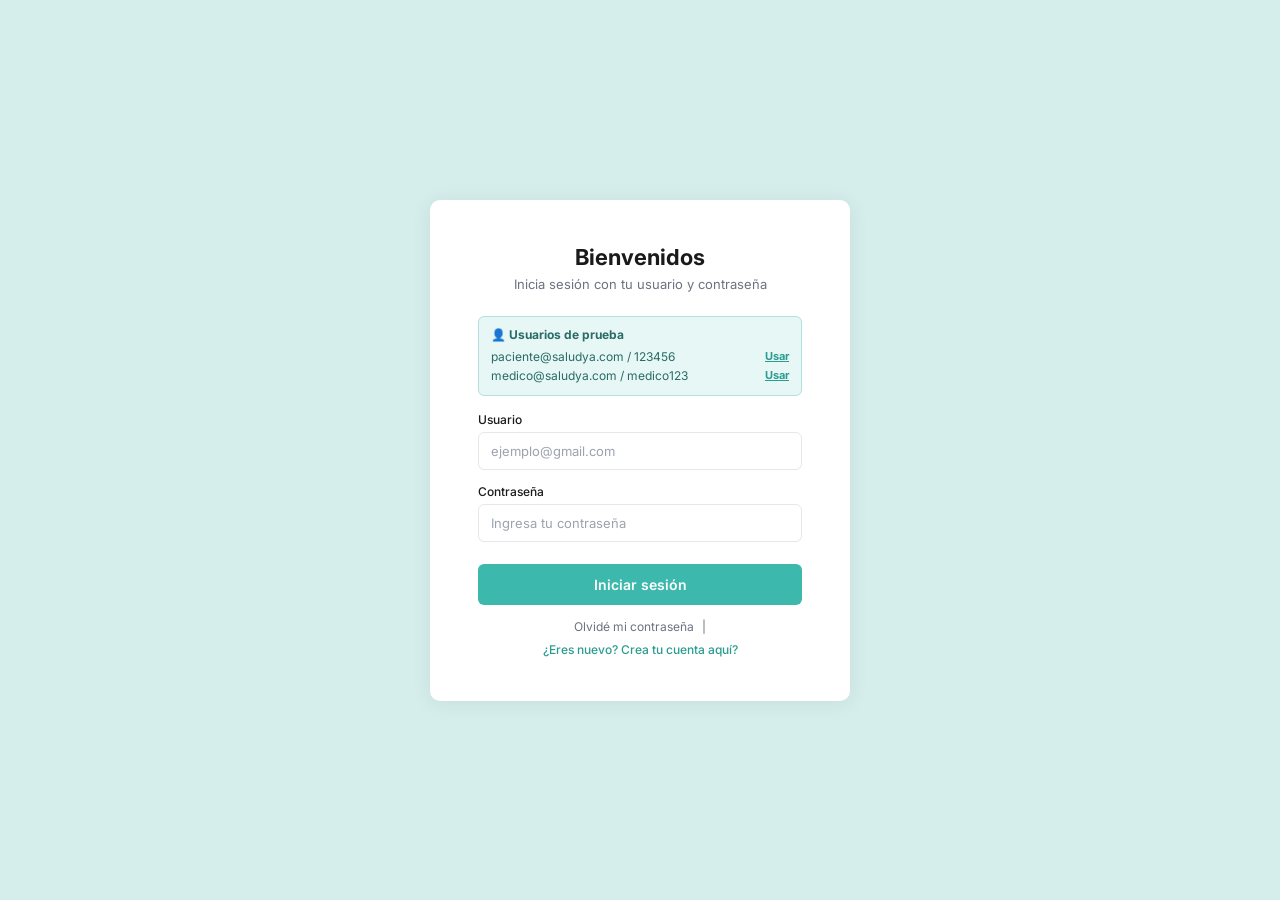
==== commit 1fe3249c: "Update index.html" ====
--- a/index.html
+++ b/index.html
@@ -5,7 +5,303 @@
 <meta name="viewport" content="width=device-width, initial-scale=1.0">
 <title>SaludYa</title>
 <link href="https://fonts.googleapis.com/css2?family=Inter:wght@300;400;500;600;700&display=swap" rel="stylesheet">
-<link rel="stylesheet" href="styles.css">
+<style>
+*, *::before, *::after { box-sizing: border-box; margin: 0; padding: 0; }
+
+:root {
+  --teal: #3db8ad;
+  --teal-dark: #2a9d8f;
+  --teal-sidebar: #2d6b64;
+  --teal-sidebar-dark: #1e4f4a;
+  --teal-bg: #e0f5f3;
+  --page-bg: #d5eeec;
+  --white: #fff;
+  --text: #1a1a1a;
+  --gray: #6b7280;
+  --light: #9ca3af;
+  --border: #e5e7eb;
+  --red-bg: #fde8e8;
+  --red: #dc2626;
+  --dark: #1c1c1e;
+}
+
+body { font-family: 'Inter', sans-serif; background: var(--page-bg); min-height: 100vh; }
+
+.page { display: none; }
+.page.active { display: block; }
+
+/* AUTH PAGES */
+.auth-wrap {
+  min-height: 100vh; background: var(--page-bg);
+  display: flex; align-items: center; justify-content: center; padding: 40px 20px;
+}
+.auth-wrap.top { align-items: flex-start; padding-top: 36px; }
+
+.card {
+  background: var(--white); border-radius: 10px; padding: 44px 48px;
+  width: 100%; max-width: 420px; box-shadow: 0 2px 20px rgba(0,0,0,0.08);
+}
+.card.wide { max-width: 600px; }
+
+.card h1 { font-size: 22px; font-weight: 700; text-align: center; margin-bottom: 6px; color: var(--text); }
+.card .sub { font-size: 13px; color: var(--gray); text-align: center; margin-bottom: 24px; }
+
+/* FORM */
+.fg { margin-bottom: 14px; }
+.fg label { display: block; font-size: 12px; font-weight: 500; color: var(--text); margin-bottom: 5px; }
+.fg input, .fg select {
+  width: 100%; padding: 10px 12px;
+  border: 1px solid var(--border); border-radius: 6px;
+  font-family: 'Inter', sans-serif; font-size: 13px; color: var(--text);
+  background: var(--white); outline: none; transition: border-color 0.2s; appearance: none;
+}
+.fg input:focus, .fg select:focus { border-color: var(--teal); box-shadow: 0 0 0 3px rgba(61,184,173,0.1); }
+.fg input::placeholder { color: var(--light); }
+
+.grid2 { display: grid; grid-template-columns: 1fr 1fr; gap: 14px; }
+
+.sec-title {
+  font-size: 14px; font-weight: 600; color: var(--text);
+  margin: 20px 0 12px; padding-bottom: 6px; border-bottom: 1px solid var(--border);
+}
+.sec-title:first-child { margin-top: 0; }
+
+/* BUTTONS */
+.btn {
+  display: block; width: 100%; padding: 12px;
+  background: var(--teal); color: var(--white); border: none; border-radius: 6px;
+  font-family: 'Inter', sans-serif; font-size: 14px; font-weight: 600;
+  cursor: pointer; text-align: center; margin-top: 22px; transition: background 0.2s;
+}
+.btn:hover { background: var(--teal-dark); }
+.btn.inline { width: auto; padding: 10px 24px; margin: 0; font-size: 13px; }
+.btn.sm { padding: 7px 14px; font-size: 12px; margin-top: 0; width: auto; }
+.btn.outline-sm {
+  background: none; border: 1.5px solid var(--border); color: var(--red);
+  padding: 7px 14px; font-size: 12px; margin-top: 0; width: auto; border-color: var(--red);
+}
+.btn.outline-sm:hover { background: var(--red); color: var(--white); }
+
+.links { display: flex; justify-content: center; gap: 8px; margin-top: 14px; font-size: 12px; color: var(--gray); flex-wrap: wrap; }
+.links a { color: var(--gray); cursor: pointer; text-decoration: none; }
+.links a:hover { color: var(--teal-dark); text-decoration: underline; }
+.links a.teal { color: var(--teal-dark); font-weight: 500; }
+
+.err { background: #fee2e2; color: var(--red); border-radius: 6px; padding: 9px 12px; font-size: 12px; margin-bottom: 12px; display: none; }
+.err.show { display: block; }
+
+.hint { background: #e6f7f6; border: 1px solid #b2e0dc; border-radius: 6px; padding: 10px 12px; font-size: 12px; color: #2a6b66; margin-bottom: 16px; }
+.hint strong { display: block; margin-bottom: 5px; font-size: 12px; }
+.hint-row { display: flex; justify-content: space-between; align-items: center; padding: 2px 0; }
+.fill-btn { background: none; border: none; color: var(--teal-dark); font-size: 11px; font-weight: 700; cursor: pointer; text-decoration: underline; font-family: 'Inter', sans-serif; }
+
+/* APP LAYOUT */
+.app-wrap { display: flex; min-height: 100vh; background: var(--page-bg); }
+
+/* SIDEBAR */
+.sb {
+  width: 155px; background: var(--teal-sidebar); flex-shrink: 0;
+  display: flex; flex-direction: column; padding: 24px 0 16px;
+  position: sticky; top: 0; height: 100vh;
+}
+.sb-user { display: flex; flex-direction: column; align-items: center; padding: 0 12px 20px; gap: 10px; }
+.sb-avatar {
+  width: 68px; height: 68px; border-radius: 50%;
+  background: #4a8a84; border: 3px solid rgba(255,255,255,0.25);
+  display: flex; align-items: center; justify-content: center; overflow: hidden;
+}
+.sb-avatar svg { width: 44px; height: 44px; color: #a8d4d0; }
+.sb-name { font-size: 11px; color: #c8e8e5; text-align: center; line-height: 1.4; font-weight: 500; }
+
+.sb-nav { flex: 1; display: flex; flex-direction: column; gap: 3px; padding: 0 8px; }
+.nb {
+  display: block; width: 100%; padding: 10px 14px;
+  background: none; border: none; border-radius: 5px;
+  font-family: 'Inter', sans-serif; font-size: 13px; font-weight: 500;
+  color: #a8d4d0; text-align: left; cursor: pointer; transition: all 0.15s;
+}
+.nb:hover { background: rgba(255,255,255,0.12); color: #fff; }
+.nb.active { background: var(--white); color: var(--teal-sidebar-dark); font-weight: 600; }
+
+.sb-bottom { padding: 12px 8px 0; margin-top: auto; }
+.salir-btn {
+  display: block; width: 100%; padding: 9px 14px;
+  background: rgba(255,255,255,0.08); border: 1px solid rgba(255,255,255,0.2);
+  border-radius: 5px; font-family: 'Inter', sans-serif; font-size: 13px;
+  color: #a8d4d0; text-align: center; cursor: pointer; transition: all 0.15s;
+}
+.salir-btn:hover { background: #c0392b; border-color: #c0392b; color: #fff; }
+
+/* MAIN */
+.main { flex: 1; padding: 30px 36px; overflow-y: auto; }
+.main h1 { font-size: 22px; font-weight: 700; color: var(--text); margin-bottom: 4px; }
+.main-sub { font-size: 13px; color: var(--gray); margin-bottom: 20px; }
+
+/* TOP ROW */
+.top-row { display: flex; align-items: center; justify-content: space-between; margin-bottom: 20px; }
+
+/* SEARCH */
+.search-box {
+  display: flex; align-items: center; gap: 6px;
+  background: var(--white); border: 1px solid var(--border); border-radius: 6px;
+  padding: 8px 12px; font-size: 12px; color: var(--light); width: 200px; cursor: text;
+}
+.search-box svg { width: 14px; height: 14px; color: var(--light); flex-shrink: 0; }
+.search-box input { border: none; outline: none; font-family: 'Inter', sans-serif; font-size: 12px; color: var(--text); width: 100%; background: none; }
+.search-box input::placeholder { color: var(--light); }
+
+.filter-btn {
+  display: flex; align-items: center; gap: 5px;
+  padding: 8px 12px; background: var(--white); border: 1px solid var(--border);
+  border-radius: 6px; font-family: 'Inter', sans-serif; font-size: 12px; color: var(--gray); cursor: pointer;
+}
+.filter-btn svg { width: 13px; height: 13px; }
+
+.filter-tags { display: flex; gap: 8px; margin-bottom: 18px; }
+.ftag {
+  padding: 6px 14px; background: var(--white); border: 1px solid var(--border);
+  border-radius: 20px; font-size: 12px; color: var(--gray); cursor: pointer; transition: all 0.15s;
+}
+.ftag:hover, .ftag.active { background: var(--teal); color: var(--white); border-color: var(--teal); }
+
+/* CITA CARD */
+.cita-card {
+  background: var(--teal-bg); border-radius: 8px; padding: 14px 18px;
+  display: flex; align-items: flex-start; gap: 14px;
+  margin-bottom: 10px; border: 1px solid rgba(61,184,173,0.15);
+}
+.cita-card.cancelled { background: var(--red-bg); border-color: rgba(220,38,38,0.15); }
+.cita-card.white { background: var(--white); border-color: var(--border); }
+
+.ci {
+  width: 38px; height: 38px; border-radius: 50%; flex-shrink: 0;
+  background: rgba(255,255,255,0.6); display: flex; align-items: center; justify-content: center;
+}
+.ci.red { background: #fca5a5; }
+.ci svg { width: 18px; height: 18px; color: var(--teal-dark); }
+.ci.red svg { color: var(--red); }
+
+.cb { flex: 1; min-width: 0; }
+.ct { font-size: 13px; font-weight: 700; color: var(--teal-dark); margin-bottom: 3px; }
+.ct.red { color: var(--red); }
+.cd { font-size: 12px; color: var(--gray); line-height: 1.6; }
+.cd strong { color: var(--text); font-weight: 600; }
+.cd.red { color: var(--red); }
+
+.ca a { font-size: 12px; color: var(--teal-dark); font-weight: 600; cursor: pointer; text-decoration: none; white-space: nowrap; }
+.ca a:hover { text-decoration: underline; }
+.ca.red a { color: var(--red); }
+
+/* DOCTOR SEARCH CARD */
+.doc-card {
+  background: var(--teal-bg); border-radius: 8px; padding: 14px 18px;
+  display: flex; align-items: center; gap: 14px; margin-bottom: 10px;
+  border: 1px solid rgba(61,184,173,0.15);
+}
+.doc-icon { width: 38px; height: 38px; border-radius: 50%; background: rgba(255,255,255,0.6); display: flex; align-items: center; justify-content: center; flex-shrink: 0; }
+.doc-icon svg { width: 20px; height: 20px; color: var(--teal-dark); }
+.doc-info { flex: 1; }
+.doc-name { font-size: 14px; font-weight: 700; color: var(--text); margin-bottom: 2px; }
+.doc-esp { font-size: 12px; color: var(--gray); }
+.doc-ubi { font-size: 12px; color: var(--gray); }
+.no-more { font-size: 12px; color: var(--light); text-align: center; margin-top: 12px; }
+
+/* PERFIL MEDICO */
+.perfil-layout { display: flex; gap: 24px; }
+.perfil-info { flex: 1; }
+.perfil-info h2 { font-size: 22px; font-weight: 700; color: var(--text); margin-bottom: 2px; }
+.perfil-info .cargo { font-size: 14px; color: var(--gray); margin-bottom: 20px; }
+.perfil-sec { margin-bottom: 18px; }
+.perfil-sec h3 { font-size: 14px; font-weight: 700; color: var(--text); margin-bottom: 8px; }
+.perfil-sec p, .perfil-sec li { font-size: 13px; color: var(--gray); line-height: 1.7; }
+.perfil-sec ul { padding-left: 18px; }
+
+.agenda-panel { width: 200px; flex-shrink: 0; background: var(--teal-bg); border-radius: 10px; padding: 18px; }
+.agenda-panel h3 { font-size: 13px; font-weight: 700; color: var(--text); margin-bottom: 12px; text-align: center; }
+.slot-row {
+  background: var(--white); border-radius: 6px; padding: 10px 12px;
+  font-size: 12px; color: var(--teal-dark); font-weight: 600; margin-bottom: 8px;
+  text-align: center; cursor: pointer; transition: all 0.15s; border: 1px solid rgba(61,184,173,0.2);
+}
+.slot-row:hover { background: var(--teal); color: var(--white); }
+
+/* CONFIRMACION */
+.confirm-box {
+  background: var(--teal-bg); border-radius: 10px; padding: 24px 28px;
+  display: flex; gap: 24px; align-items: flex-start;
+  border: 1px solid rgba(61,184,173,0.2);
+}
+.confirm-info { flex: 1; }
+.confirm-info h2 { font-size: 18px; font-weight: 700; color: var(--teal-dark); margin-bottom: 16px; }
+.confirm-row { font-size: 13px; color: var(--text); margin-bottom: 8px; line-height: 1.5; }
+.confirm-row span { color: var(--gray); }
+.qr-box {
+  width: 130px; flex-shrink: 0; background: var(--white); border-radius: 8px;
+  padding: 12px; display: flex; flex-direction: column; align-items: center; gap: 8px;
+  border: 1px solid var(--border);
+}
+.qr-box svg { width: 90px; height: 90px; }
+.qr-text { font-size: 10px; color: var(--gray); text-align: center; line-height: 1.4; }
+
+/* AGENDA MEDICO */
+.agenda-item {
+  background: var(--teal-bg); border-radius: 8px; padding: 14px 18px;
+  display: flex; align-items: flex-start; gap: 14px; margin-bottom: 10px;
+  border: 1px solid rgba(61,184,173,0.15);
+}
+.agenda-item.cancelled { background: var(--red-bg); border-color: rgba(220,38,38,0.15); }
+.agenda-info { flex: 1; }
+.agenda-time { font-size: 13px; font-weight: 700; color: var(--teal-dark); margin-bottom: 4px; }
+.agenda-time.red { color: var(--red); }
+.agenda-det { font-size: 12px; color: var(--gray); line-height: 1.6; }
+.agenda-det strong { color: var(--text); }
+.agenda-actions { display: flex; flex-direction: column; gap: 6px; align-items: flex-end; flex-shrink: 0; }
+
+/* DISPONIBILIDAD */
+.disp-grid { display: grid; grid-template-columns: repeat(7, 1fr); gap: 8px; margin-bottom: 20px; }
+.day-col { background: var(--white); border-radius: 8px; padding: 12px 8px; text-align: center; border: 1px solid var(--border); }
+.day-name { font-size: 11px; font-weight: 700; color: var(--teal-dark); margin-bottom: 8px; text-transform: uppercase; }
+.day-slot { background: var(--teal-bg); border-radius: 4px; padding: 5px 4px; font-size: 10px; color: var(--teal-dark); font-weight: 600; margin-bottom: 4px; cursor: pointer; transition: all 0.15s; }
+.day-slot:hover { background: var(--teal); color: var(--white); }
+.day-slot.off { background: #f3f4f6; color: var(--light); cursor: default; }
+.day-label { font-size: 11px; color: var(--gray); margin-top: 2px; }
+
+/* INICIO MEDICO */
+.welcome-box { background: linear-gradient(135deg, var(--teal-sidebar) 0%, var(--teal-dark) 100%); border-radius: 10px; padding: 24px 28px; color: #fff; margin-bottom: 20px; }
+.welcome-box h2 { font-size: 20px; font-weight: 700; margin-bottom: 6px; }
+.welcome-box p { font-size: 13px; color: rgba(255,255,255,0.8); }
+.stats-row { display: grid; grid-template-columns: repeat(3,1fr); gap: 14px; margin-bottom: 20px; }
+.stat-box { background: var(--white); border-radius: 8px; padding: 16px 18px; border: 1px solid var(--border); }
+.stat-num { font-size: 28px; font-weight: 700; color: var(--teal-dark); }
+.stat-label { font-size: 12px; color: var(--gray); margin-top: 2px; }
+
+/* HISTORIAL PACIENTES */
+.pac-card {
+  background: var(--white); border-radius: 8px; padding: 14px 18px;
+  display: flex; align-items: center; gap: 14px; margin-bottom: 10px; border: 1px solid var(--border);
+}
+.pac-avatar { width: 40px; height: 40px; border-radius: 50%; background: var(--teal-bg); display: flex; align-items: center; justify-content: center; flex-shrink: 0; font-size: 16px; font-weight: 700; color: var(--teal-dark); }
+.pac-info { flex: 1; }
+.pac-name { font-size: 13px; font-weight: 600; color: var(--text); margin-bottom: 2px; }
+.pac-det { font-size: 12px; color: var(--gray); }
+.pac-badge { font-size: 11px; font-weight: 600; padding: 3px 10px; border-radius: 20px; background: var(--teal-bg); color: var(--teal-dark); white-space: nowrap; }
+.pac-badge.done { background: #dcfce7; color: #166534; }
+
+/* CENTER */
+.center { display: flex; justify-content: center; margin-top: 18px; }
+.date-hdr { font-size: 13px; color: var(--gray); margin-bottom: 16px; font-weight: 500; }
+
+/* TOAST */
+.toast {
+  position: fixed; bottom: 20px; right: 20px; z-index: 9999;
+  background: #1e3a38; color: #fff; padding: 12px 20px;
+  border-radius: 8px; font-size: 13px; font-weight: 500;
+  box-shadow: 0 4px 16px rgba(0,0,0,0.25);
+  transform: translateY(50px); opacity: 0; transition: all 0.25s ease;
+}
+.toast.show { transform: translateY(0); opacity: 1; }
+
+</style>
 </head>
 <body>
 
@@ -27,7 +323,7 @@
       <div class="links">
         <a onclick="go('p-recuperar')">Olvidé mi contraseña</a>
         <span>|</span>
-        <a class="teal" onclick="go('p-reg-paciente')">¿Ya tienes una cuenta?</a>
+        <a class="teal" onclick="go('p-reg-paciente')">¿Eres nuevo? Crea tu cuenta aquí?</a>
       </div>
     </div>
   </div>
